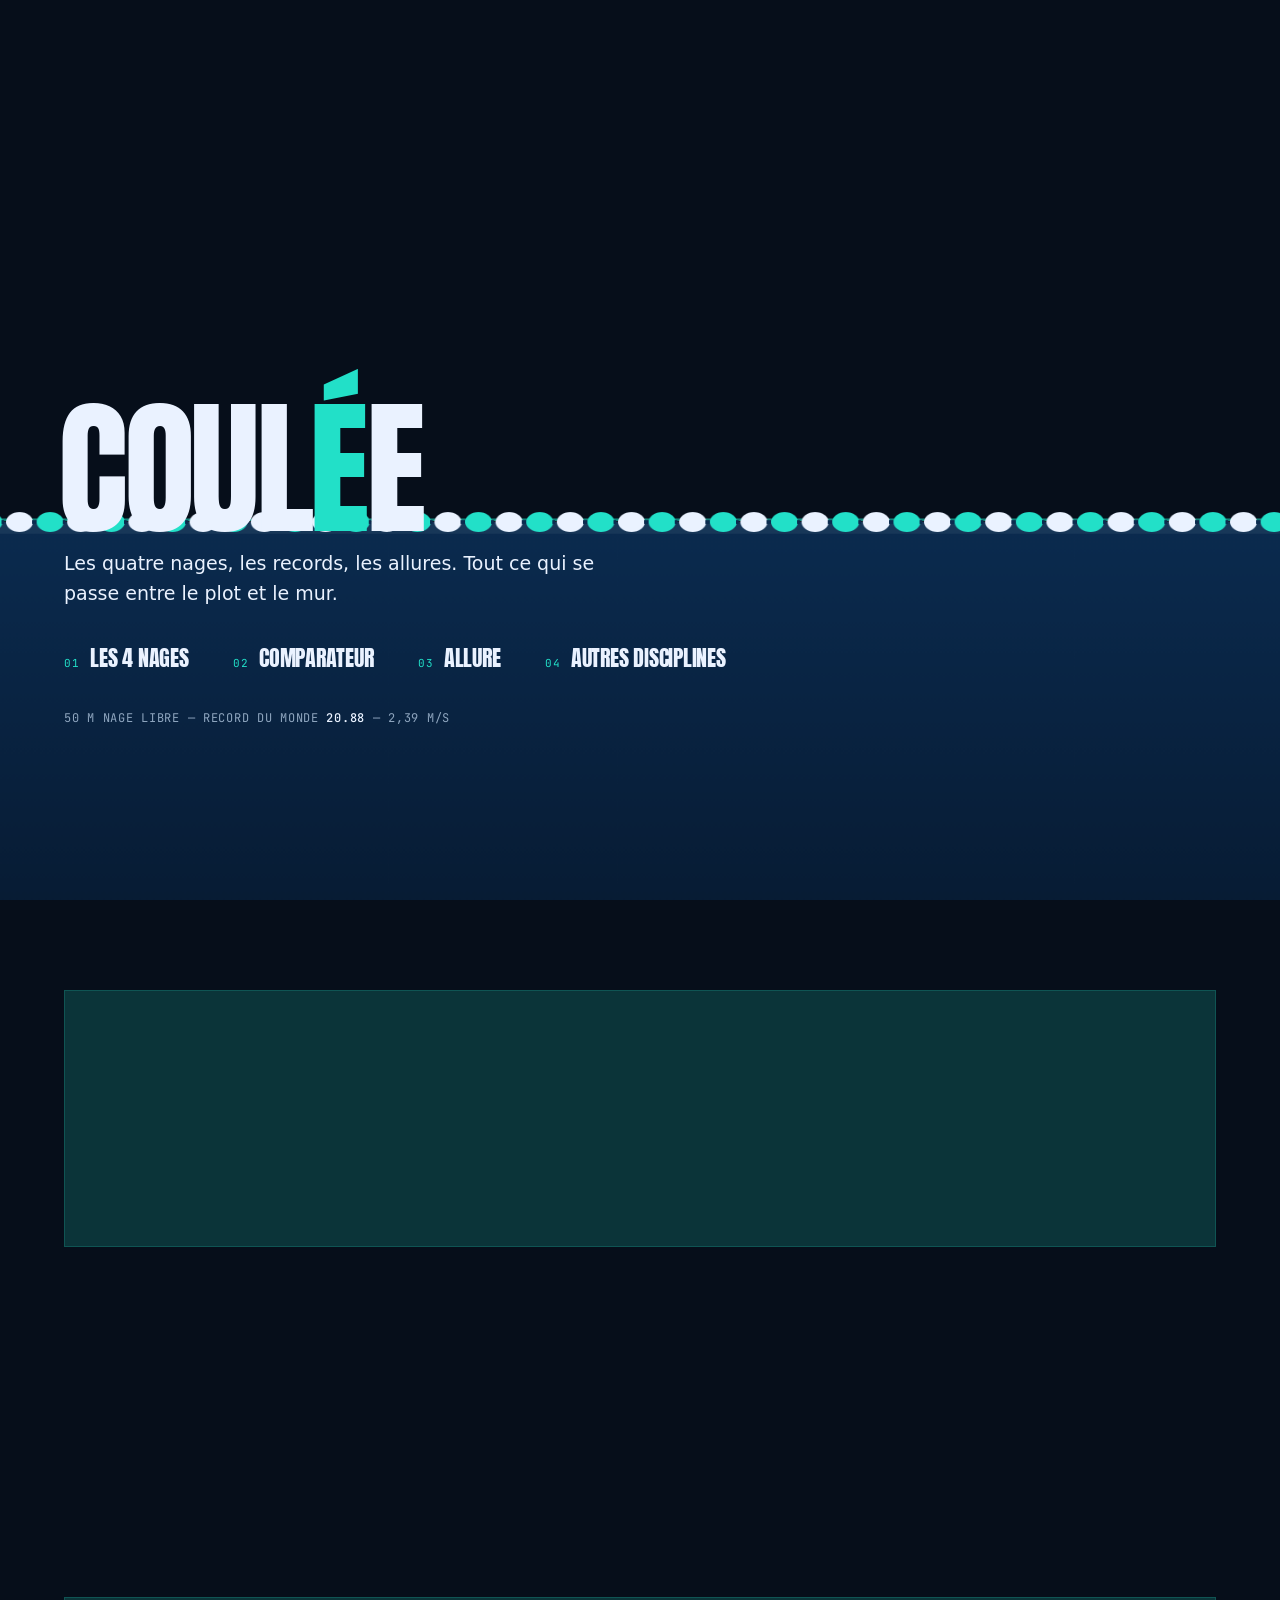
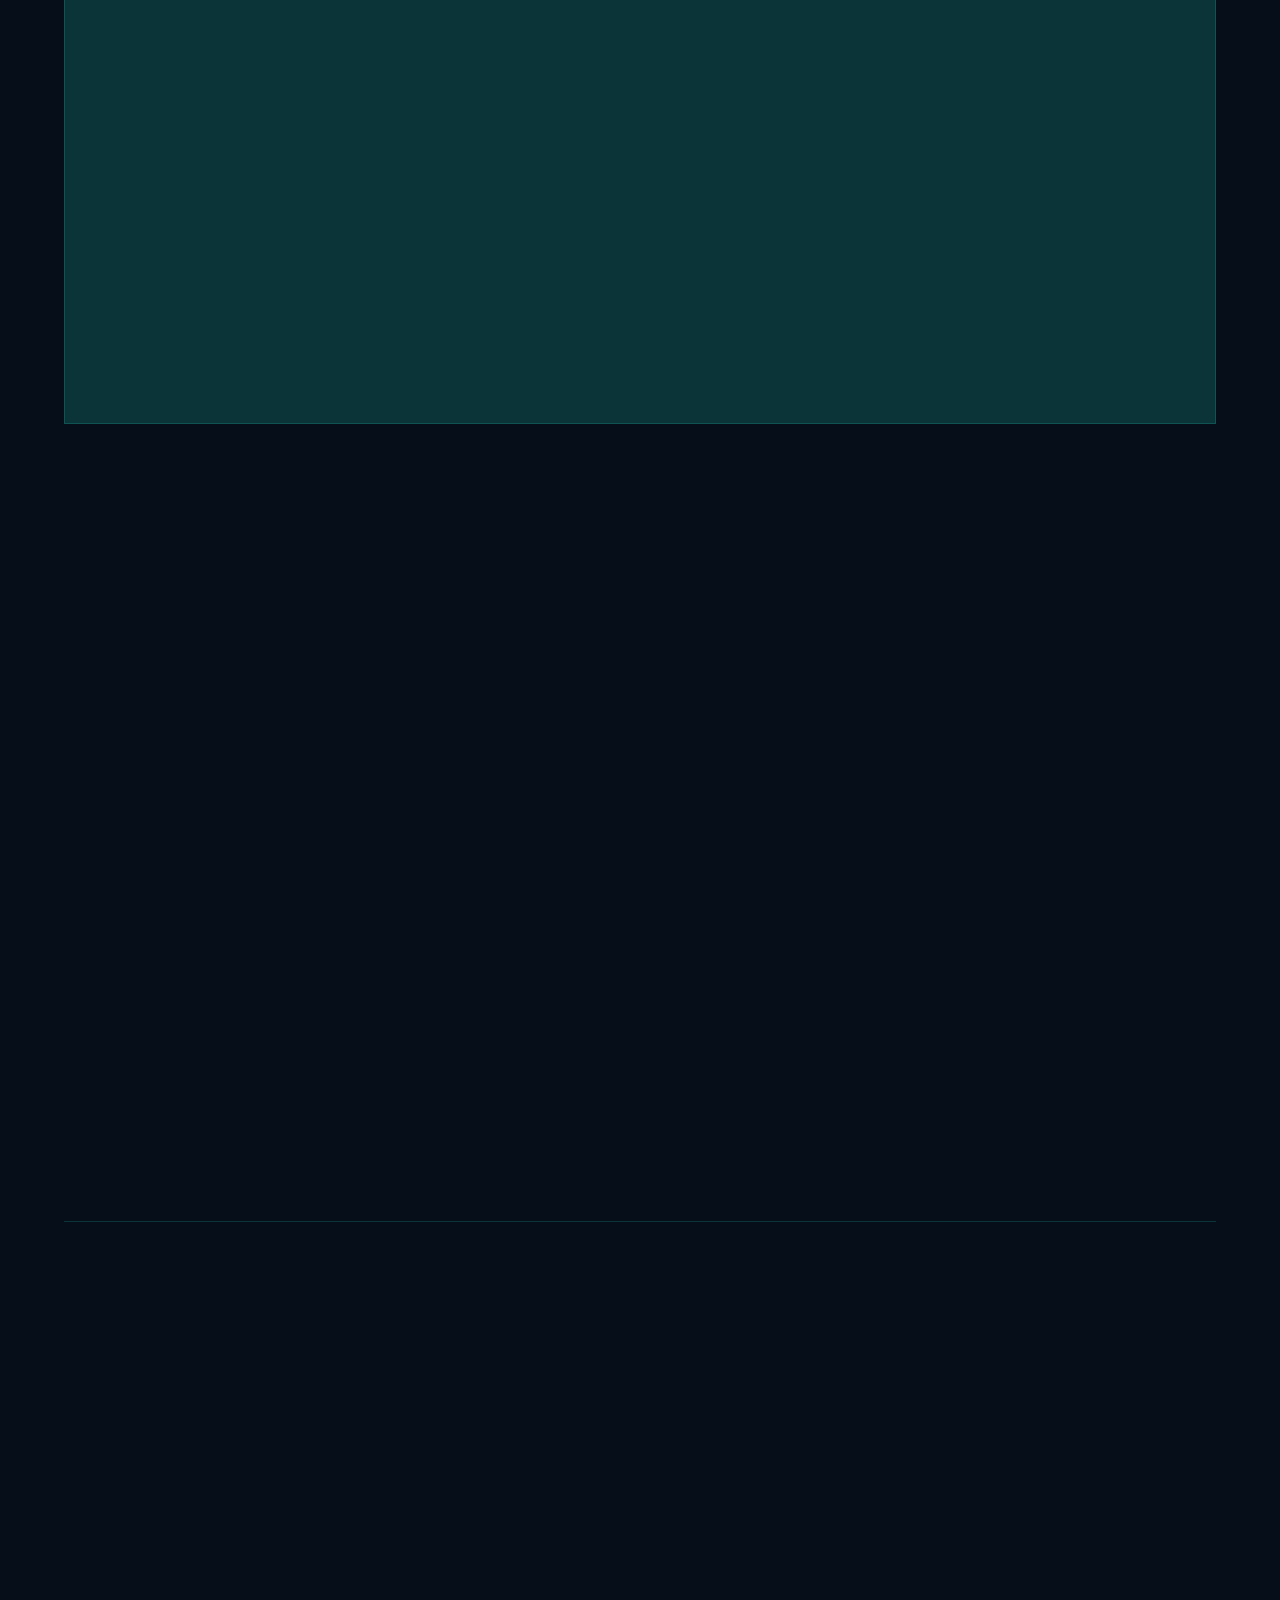
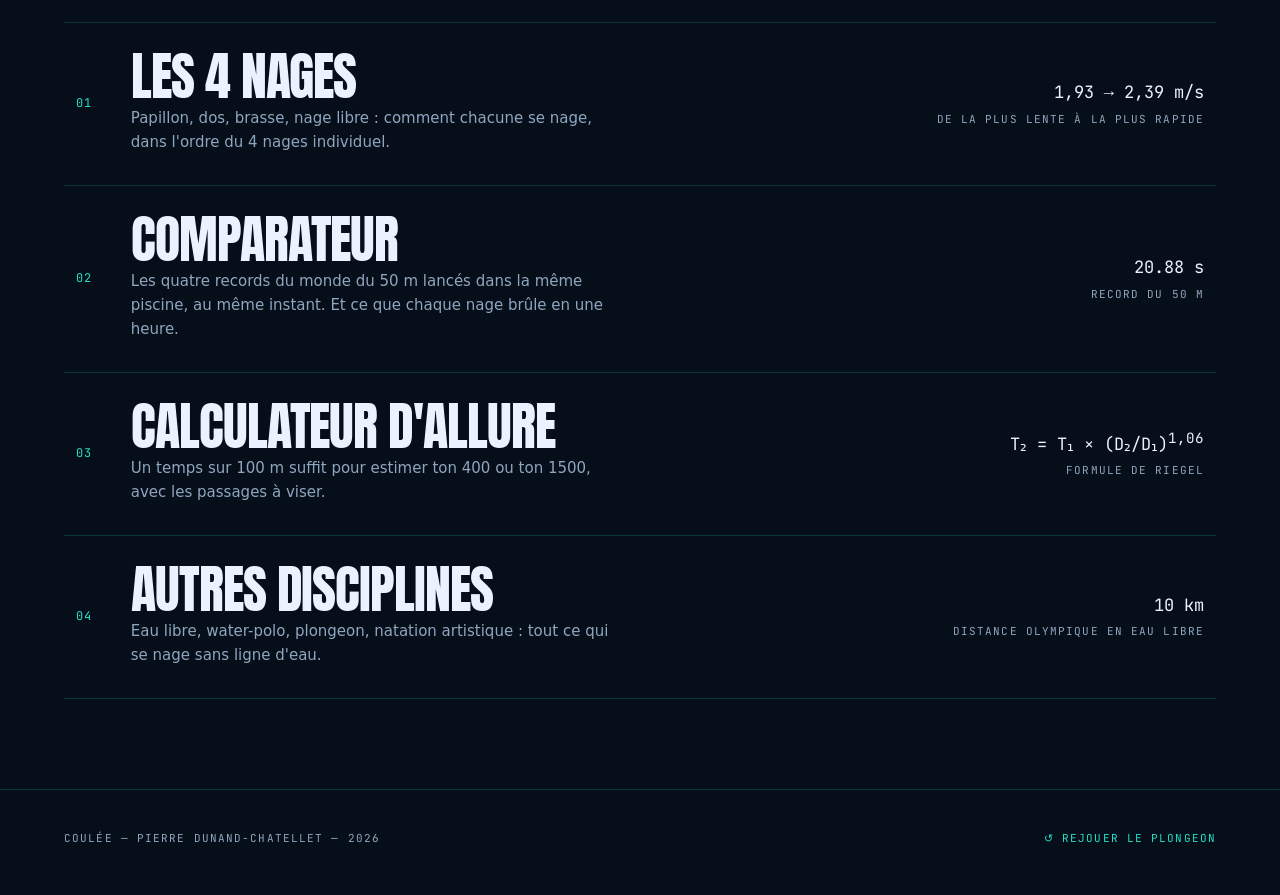
==== index.html @ 32831cbe "Version initiale du site Coulée Site vitrine de natation, refonte de Lanatation.fr, avec animation d" ====
<!DOCTYPE html>
<html lang="fr" class="no-js">
<head>
<meta charset="utf-8">
<meta name="viewport" content="width=device-width, initial-scale=1, viewport-fit=cover">
<title>Coulée — la natation, du plot au mur</title>
<meta name="description" content="Les quatre nages, les records du monde du 50 m en course, un calculateur d'allure et les autres disciplines de la natation.">
<meta name="theme-color" content="#060E1A">
<link rel="icon" href="favicon.svg" type="image/svg+xml">
<script>document.documentElement.className = 'js force-motion';</script>
<link rel="stylesheet" href="fonts/fonts.css">
<link rel="stylesheet" href="css/coulee.css?v=20260916-3">
</head>
<body>

<a class="skip" href="#contenu">Aller au contenu</a>

<!-- barre fixe : apparaît une fois le plongeon joué et le hero quitté -->
<header class="mini" id="mini">
  <a class="mark" href="index.html" aria-current="page">Coul<i>é</i>e</a>
  <nav aria-label="Pages du site">
    <a href="nages.html">Les 4 nages</a>
    <a href="comparateur.html">Comparateur</a>
    <a href="allure.html">Allure</a>
    <a href="disciplines.html">Disciplines</a>
  </nav>
</header>

<!-- ============================================================
     LA SCÈNE — plongeon piloté par le scroll
     (extraite telle quelle de la maquette validée)
     ============================================================ -->
<section class="scene" id="scene">
  <div class="stage" id="stage">

    <!-- LE MONDE : c'est ce groupe que la caméra déplace -->
    <div class="world" id="world">
      <svg class="scene-svg" width="2700" height="1800" viewBox="-200 -400 2700 1800" preserveAspectRatio="none" aria-hidden="true" focusable="false">
        <defs>
          <linearGradient id="depth" gradientUnits="userSpaceOnUse" x1="0" y1="540" x2="0" y2="1400">
            <stop offset="0" stop-color="#0B2B4F"/>
            <stop offset=".55" stop-color="#071A31"/>
            <stop offset="1" stop-color="#060E1A"/>
          </linearGradient>
          <!-- corde de couloir : flotteurs alternés blanc / cyan.
               y="527" cale le motif sur le haut du rail : sans ça, le rail
               montre le bas d'une rangée et le haut de la suivante. -->
          <pattern id="floats" x="0" y="527" width="68" height="26" patternUnits="userSpaceOnUse">
            <ellipse cx="17" cy="13" rx="15" ry="11" fill="#EAF2FF"/>
            <ellipse cx="51" cy="13" rx="15" ry="11" fill="#22E0C8"/>
            <rect x="31" y="11" width="5" height="4" fill="#0B2B4F"/>
            <rect x="65" y="11" width="6" height="4" fill="#0B2B4F"/>
          </pattern>
        </defs>

        <!-- eau : elle s'arrête au mur (x=1900), pas au bord du viewBox -->
        <rect x="-200" y="540" width="2100" height="860" fill="url(#depth)"/>
        <!-- marquage de fond de bassin -->
        <rect x="-200" y="1120" width="2100" height="46" fill="#04101D" opacity=".85"/>
        <rect x="-200" y="1166" width="2100" height="3" fill="#22E0C8" opacity=".12"/>
        <!-- surface -->
        <rect x="-200" y="536" width="2100" height="3" fill="#22E0C8" opacity=".55"/>
        <rect x="-200" y="539" width="2100" height="14" fill="#EAF2FF" opacity=".06"/>

        <!-- corde de couloir, à la surface -->
        <rect x="-200" y="527" width="2100" height="26" fill="url(#floats)"/>

        <!-- écume : 7 chevrons, seule l'opacité est animée -->
        <g id="splash" fill="none" stroke="#EAF2FF" stroke-width="7" stroke-linecap="round" stroke-linejoin="round">
          <path class="ch" d="M -18,0 L 0,-16 L 18,0" transform="translate(1070,478) scale(1.15)"/>
          <path class="ch" d="M -18,0 L 0,-16 L 18,0" transform="translate(1030,505) rotate(-12) scale(.9)"/>
          <path class="ch" d="M -18,0 L 0,-16 L 18,0" transform="translate(1114,500) rotate(10)"/>
          <path class="ch" d="M -18,0 L 0,-16 L 18,0" transform="translate(995,528) rotate(-22) scale(.7)"/>
          <path class="ch" d="M -18,0 L 0,-16 L 18,0" transform="translate(1152,522) rotate(18) scale(.75)"/>
          <path class="ch" d="M -18,0 L 0,-16 L 18,0" transform="translate(958,512) rotate(-30) scale(.5)"/>
          <path class="ch" d="M -18,0 L 0,-16 L 18,0" transform="translate(1192,508) rotate(26) scale(.55)"/>
        </g>

        <!-- bord du bassin + mur : dessinés APRÈS l'eau, ils la bornent à droite -->
        <rect x="1900" y="480" width="600" height="920" fill="#0A1626"/>
        <rect x="1900" y="480" width="600" height="7" fill="#EAF2FF" opacity=".14"/>
        <rect x="1896" y="487" width="4" height="913" fill="#22E0C8" opacity=".28"/>
        <!-- carrelage discret du mur, sous l'eau -->
        <rect x="1904" y="700" width="596" height="2" fill="#EAF2FF" opacity=".05"/>
        <rect x="1904" y="920" width="596" height="2" fill="#EAF2FF" opacity=".05"/>

        <!-- plot de départ n°4 -->
        <g>
          <rect x="2000" y="330" width="86" height="150" fill="#12233A"/>
          <rect x="2000" y="330" width="3" height="150" fill="#22E0C8" opacity=".35"/>
          <polygon points="2094,352 2124,344 2124,300 2098,308" fill="#1B3350"/>
          <polygon points="1962,356 2124,320 2124,348 1962,384" fill="#DCE7F5"/>
          <polygon points="1962,356 2124,320 2124,326 1962,362" fill="#FFFFFF" opacity=".55"/>
          <text x="2043" y="446" font-family="JetBrains Mono, monospace" font-size="38" fill="#22E0C8" text-anchor="middle">4</text>
        </g>
      </svg>
    </div>

    <!-- LE NAGEUR : piloté indépendamment de la caméra -->
    <div class="swimmer" id="swimmer">
      <svg width="440" height="220" viewBox="-220 -110 440 220" aria-hidden="true" focusable="false">
        <!-- Chaque pose est une CHAÎNE CONNECTÉE : jambes, bras et tronc sont des
             traits épais à bouts ronds qui PARTAGENT leurs articulations, le tronc
             est dessiné par-dessus pour masquer les jonctions, et la tête est un
             disque qui recouvre l'épaule. Rien ne peut flotter — une tête détachée
             au-dessus d'un ovale, ça fait un canard.
             Le nageur est tourné vers la GAUCHE : bras en x négatif, pieds en x positif. -->
        <g fill="none" stroke="#EAF2FF" stroke-linecap="round" stroke-linejoin="round">

          <!-- pose 01 — accroupi sur le plot.
               Posture réelle du départ : hanche haute et en arrière (50,-5),
               genou plié vers l'avant (-10,18), pied à plat (25,62), dos plié
               par-dessus jusqu'à l'épaule (-20,-20), bras qui tombent vers le
               bord du plateau, tête basse devant. Le dos et la cuisse divergent
               de 36 unités pour 33 de demi-épaisseurs : ils restent lisibles
               séparément au lieu de fusionner en une arche. -->
          <g id="pose-a">
            <path d="M 50,-5 L -10,18 L 25,62" stroke-width="28"/>
            <path d="M -20,-20 L -55,40" stroke-width="20"/>
            <path d="M 50,-5 L -20,-20" stroke-width="38"/>
            <circle cx="-48" cy="-2" r="19" fill="#22E0C8" stroke="none"/>
          </g>

          <!-- pose 02 — extension, le corps s'ouvre -->
          <g id="pose-b" opacity="0">
            <path d="M 60,-18 L 125,12 L 160,30" stroke-width="32"/>
            <path d="M -30,-34 L -115,-52" stroke-width="26"/>
            <path d="M 60,-18 L -30,-34" stroke-width="48"/>
            <circle cx="-62" cy="-60" r="24" fill="#22E0C8" stroke="none"/>
          </g>

          <!-- pose 03 — flèche / coulée -->
          <g id="pose-c" opacity="0">
            <path d="M 65,8 L 130,14 L 180,8" stroke-width="32"/>
            <path d="M -35,-8 L -185,-30" stroke-width="28"/>
            <path d="M 65,8 L -35,-8" stroke-width="54"/>
            <circle cx="-65" cy="-32" r="24" fill="#22E0C8" stroke="none"/>
          </g>

        </g>
      </svg>
    </div>

    <!-- LE TEXTE, posé sur la ligne d'eau -->
    <div class="hero-copy" id="heroCopy">
      <div class="copy-rail">
        <h1 class="title reveal" style="--i:0">Coul<span class="dot">é</span>e</h1>
        <div class="below">
          <p class="lede reveal" style="--i:1">
            Les quatre nages, les records, les allures. Tout ce qui se passe
            entre le plot et le mur.
          </p>
          <nav class="hero-nav" aria-label="Rubriques">
            <a class="reveal" style="--i:2" href="nages.html"><span class="n">01</span><span class="t">Les 4 nages</span></a>
            <a class="reveal" style="--i:3" href="comparateur.html"><span class="n">02</span><span class="t">Comparateur</span></a>
            <a class="reveal" style="--i:4" href="allure.html"><span class="n">03</span><span class="t">Allure</span></a>
            <a class="reveal" style="--i:5" href="disciplines.html"><span class="n">04</span><span class="t">Autres disciplines</span></a>
          </nav>
          <p class="hero-data reveal mono" style="--i:6">
            50 m nage libre — record du monde <b data-rec="H.crawl" data-sep=".">20.88</b> — <span data-rec="H.crawl" data-champ="v">2,39</span> m/s
          </p>
        </div>
      </div>
    </div>

    <p class="cue mono" id="cue">↓ Défile</p>
  </div>
</section>

<main id="contenu">

  <!-- ============================================================
       CHIFFRES CLÉS
       ============================================================ -->
  <section class="section" aria-label="Chiffres clés">
    <div class="figures">
      <div class="reveal" style="--i:0">
        <span class="big">50<small>m</small></span>
        <p>La longueur d'un bassin olympique, mesurée d'une plaque de touche à l'autre : 50,000 m.</p>
      </div>
      <div class="rec reveal" style="--i:1">
        <span class="big"><span data-rec="H.crawl">20,88</span><small>s</small></span>
        <p>Le record du monde du 50 m nage libre, par <span data-rec="H.crawl" data-champ="qui">Cameron McEvoy</span> (<span data-rec="H.crawl" data-champ="legende">Australie, 2026</span>).</p>
      </div>
      <div class="reveal" style="--i:2">
        <span class="big">15<small>m</small></span>
        <p>La distance maximale qu'on a le droit de nager sous l'eau après le départ et chaque virage. La brasse a sa propre règle.</p>
      </div>
      <div class="live reveal" style="--i:3">
        <span class="big"><span id="live-m">0</span><small>m</small></span>
        <p>Nagés par le recordman du 50 m depuis que tu es arrivé sur cette page, à sa vitesse moyenne de <span data-rec="H.crawl" data-champ="v">2,39</span> m/s.</p>
      </div>
    </div>
  </section>

  <!-- ============================================================
       ANATOMIE D'UN 50 M
       ============================================================ -->
  <section class="section" aria-labelledby="t-anatomie">
    <div class="section-head">
      <span class="label reveal" style="--i:0">01</span>
      <h2 id="t-anatomie" class="reveal" style="--i:1">Anatomie d'un 50 m</h2>
      <span class="label reveal" style="--i:2">Une longueur, six repères</span>
    </div>

    <div class="lane50 reveal" style="--i:0" aria-hidden="true">
      <div class="lane50-water"><div class="lane50-bottom"></div></div>
      <div class="mark50 is-start" style="left:0"><span>0</span></div>
      <div class="mark50" style="left:10%"><span>5</span></div>
      <div class="mark50" style="left:30%"><span>15</span></div>
      <div class="mark50" style="left:50%"><span>25</span></div>
      <div class="mark50" style="left:90%"><span>45</span></div>
      <div class="mark50 is-end" style="right:0"><span>50</span></div>
    </div>

    <ol class="phases">
      <li class="reveal" style="--i:0">
        <span class="at">0 m</span>
        <h3>Le plot</h3>
        <p>« Take your marks », puis le signal. Partir avant, c'est la disqualification : il n'y a pas de deuxième chance.</p>
      </li>
      <li class="reveal" style="--i:1">
        <span class="at">5 m</span>
        <h3>Les fanions</h3>
        <p>Tendus à 1,80 m au-dessus de l'eau. En dos, on ne voit pas le mur : on compte ses mouvements à partir d'eux.</p>
      </li>
      <li class="reveal" style="--i:2">
        <span class="at">15 m</span>
        <h3>Fin de la coulée</h3>
        <p>Sauf en brasse, qui a sa propre règle, la tête doit avoir percé la surface avant ce repère. Sous l'eau, on échappe à la vague qui freine en surface.</p>
      </li>
      <li class="reveal" style="--i:0">
        <span class="at">25 m</span>
        <h3>Mi-bassin</h3>
        <p>À la vitesse moyenne du record, le recordman y passe après <span id="half-t">10,4</span> s. Sur un 50 m, il n'y a pas de virage.</p>
      </li>
      <li class="reveal" style="--i:1">
        <span class="at">45 m</span>
        <h3>Flotteurs rouges</h3>
        <p>Les 5 derniers mètres de chaque corde sont rouges : c'est le signal que le mur arrive.</p>
      </li>
      <li class="reveal" style="--i:2">
        <span class="at">50 m</span>
        <h3>La plaque</h3>
        <p>Le chrono s'arrête au contact de la plaque de touche, au centième de seconde. Deux nageurs peuvent finir ex æquo.</p>
      </li>
    </ol>
  </section>

  <!-- ============================================================
       LE BASSIN
       ============================================================ -->
  <section class="section" aria-labelledby="t-bassin">
    <div class="section-head">
      <span class="label reveal" style="--i:0">02</span>
      <h2 id="t-bassin" class="reveal" style="--i:1">Le bassin olympique</h2>
      <span class="label reveal" style="--i:2">Règlement World Aquatics</span>
    </div>
    <div class="pool">
      <figure class="reveal" style="--i:0">
        <svg viewBox="-40 -46 580 344" role="img" aria-labelledby="pool-title">
          <title id="pool-title">Plan d'un bassin olympique vu du dessus : 50 mètres sur 25, dix couloirs numérotés de 0 à 9, cordes aux 5 derniers mètres rouges, lignes de fond arrêtées à 2 mètres du mur par un T, fanions de dos à 5 mètres et repères à 15 mètres.</title>
          <defs><linearGradient id="pool-water" x1="0" y1="0" x2="0" y2="1"><stop offset="0" stop-color="#0B2B4F"/><stop offset="1" stop-color="#071A31"/></linearGradient></defs>
          <rect x="-8" y="-8" width="516" height="266" fill="none" stroke="rgba(34,224,200,.35)" stroke-width="1"/>
          <rect x="0" y="0" width="500" height="250" fill="url(#pool-water)"/>
          <g stroke="#04101D" stroke-width="2.5">
            <line x1="20" y1="12.5" x2="480" y2="12.5"/><line x1="20" y1="7.5" x2="20" y2="17.5"/><line x1="480" y1="7.5" x2="480" y2="17.5"/>
            <line x1="20" y1="37.5" x2="480" y2="37.5"/><line x1="20" y1="32.5" x2="20" y2="42.5"/><line x1="480" y1="32.5" x2="480" y2="42.5"/>
            <line x1="20" y1="62.5" x2="480" y2="62.5"/><line x1="20" y1="57.5" x2="20" y2="67.5"/><line x1="480" y1="57.5" x2="480" y2="67.5"/>
            <line x1="20" y1="87.5" x2="480" y2="87.5"/><line x1="20" y1="82.5" x2="20" y2="92.5"/><line x1="480" y1="82.5" x2="480" y2="92.5"/>
            <line x1="20" y1="112.5" x2="480" y2="112.5"/><line x1="20" y1="107.5" x2="20" y2="117.5"/><line x1="480" y1="107.5" x2="480" y2="117.5"/>
            <line x1="20" y1="137.5" x2="480" y2="137.5"/><line x1="20" y1="132.5" x2="20" y2="142.5"/><line x1="480" y1="132.5" x2="480" y2="142.5"/>
            <line x1="20" y1="162.5" x2="480" y2="162.5"/><line x1="20" y1="157.5" x2="20" y2="167.5"/><line x1="480" y1="157.5" x2="480" y2="167.5"/>
            <line x1="20" y1="187.5" x2="480" y2="187.5"/><line x1="20" y1="182.5" x2="20" y2="192.5"/><line x1="480" y1="182.5" x2="480" y2="192.5"/>
            <line x1="20" y1="212.5" x2="480" y2="212.5"/><line x1="20" y1="207.5" x2="20" y2="217.5"/><line x1="480" y1="207.5" x2="480" y2="217.5"/>
            <line x1="20" y1="237.5" x2="480" y2="237.5"/><line x1="20" y1="232.5" x2="20" y2="242.5"/><line x1="480" y1="232.5" x2="480" y2="242.5"/>
          </g>
          <g stroke-width="3" stroke-dasharray="2 3">
            <line x1="50" y1="25" x2="450" y2="25" stroke="#EAF2FF" opacity=".75"/><line x1="0" y1="25" x2="50" y2="25" stroke="#FF5A3C"/><line x1="450" y1="25" x2="500" y2="25" stroke="#FF5A3C"/>
            <line x1="50" y1="50" x2="450" y2="50" stroke="#EAF2FF" opacity=".75"/><line x1="0" y1="50" x2="50" y2="50" stroke="#FF5A3C"/><line x1="450" y1="50" x2="500" y2="50" stroke="#FF5A3C"/>
            <line x1="50" y1="75" x2="450" y2="75" stroke="#EAF2FF" opacity=".75"/><line x1="0" y1="75" x2="50" y2="75" stroke="#FF5A3C"/><line x1="450" y1="75" x2="500" y2="75" stroke="#FF5A3C"/>
            <line x1="50" y1="100" x2="450" y2="100" stroke="#EAF2FF" opacity=".75"/><line x1="0" y1="100" x2="50" y2="100" stroke="#FF5A3C"/><line x1="450" y1="100" x2="500" y2="100" stroke="#FF5A3C"/>
            <line x1="50" y1="125" x2="450" y2="125" stroke="#EAF2FF" opacity=".75"/><line x1="0" y1="125" x2="50" y2="125" stroke="#FF5A3C"/><line x1="450" y1="125" x2="500" y2="125" stroke="#FF5A3C"/>
            <line x1="50" y1="150" x2="450" y2="150" stroke="#EAF2FF" opacity=".75"/><line x1="0" y1="150" x2="50" y2="150" stroke="#FF5A3C"/><line x1="450" y1="150" x2="500" y2="150" stroke="#FF5A3C"/>
            <line x1="50" y1="175" x2="450" y2="175" stroke="#EAF2FF" opacity=".75"/><line x1="0" y1="175" x2="50" y2="175" stroke="#FF5A3C"/><line x1="450" y1="175" x2="500" y2="175" stroke="#FF5A3C"/>
            <line x1="50" y1="200" x2="450" y2="200" stroke="#EAF2FF" opacity=".75"/><line x1="0" y1="200" x2="50" y2="200" stroke="#FF5A3C"/><line x1="450" y1="200" x2="500" y2="200" stroke="#FF5A3C"/>
            <line x1="50" y1="225" x2="450" y2="225" stroke="#EAF2FF" opacity=".75"/><line x1="0" y1="225" x2="50" y2="225" stroke="#FF5A3C"/><line x1="450" y1="225" x2="500" y2="225" stroke="#FF5A3C"/>
          </g>
          <g stroke="#22E0C8" stroke-width="1" stroke-dasharray="4 4" opacity=".7">
            <line x1="50" y1="-8" x2="50" y2="258"/><line x1="450" y1="-8" x2="450" y2="258"/>
          </g>
          <g fill="#22E0C8">
            <path d="M 146,-8 l 4,-7 l 4,7 z"/><path d="M 346,-8 l 4,-7 l 4,7 z"/><path d="M 146,258 l 4,7 l 4,-7 z"/><path d="M 346,258 l 4,7 l 4,-7 z"/>
          </g>
          <g font-family="Anton, Impact, sans-serif" font-size="14" fill="#EAF2FF">
            <text x="5" y="18">0</text>
            <text x="5" y="43">1</text>
            <text x="5" y="68">2</text>
            <text x="5" y="93">3</text>
            <text x="5" y="118">4</text>
            <text x="5" y="143">5</text>
            <text x="5" y="168">6</text>
            <text x="5" y="193">7</text>
            <text x="5" y="218">8</text>
            <text x="5" y="243">9</text>
          </g>
          <g stroke="#8FA6BF" stroke-width="1">
            <line x1="0" y1="-30" x2="500" y2="-30"/><line x1="0" y1="-36" x2="0" y2="-24"/><line x1="500" y1="-36" x2="500" y2="-24"/>
            <line x1="-26" y1="0" x2="-26" y2="250"/><line x1="-32" y1="0" x2="-20" y2="0"/><line x1="-32" y1="250" x2="-20" y2="250"/>
          </g>
          <g font-family="JetBrains Mono, Consolas, monospace" font-size="11" fill="#8FA6BF">
            <rect x="228" y="-38" width="44" height="16" fill="#060E1A"/><text x="250" y="-26" text-anchor="middle">50 m</text>
            <text x="-30" y="125" text-anchor="middle" transform="rotate(-90 -30 125)" style="paint-order:stroke;stroke:#060E1A;stroke-width:6px">25 m</text>
            <text x="50" y="284" text-anchor="middle" fill="#22E0C8">5 m</text><text x="150" y="284" text-anchor="middle" fill="#22E0C8">15 m</text>
            <text x="350" y="284" text-anchor="middle" fill="#22E0C8">15 m</text><text x="450" y="284" text-anchor="middle" fill="#22E0C8">5 m</text>
          </g>
        </svg>
        <figcaption class="label">Vu du dessus, à l'échelle : 50 × 25 m</figcaption>
      </figure>
      <dl class="facts reveal" style="--i:1">
        <div><dt>Dimensions</dt><dd>50 × 25 m</dd></div>
        <div><dt>Couloirs</dt><dd>10 × 2,5 m</dd></div>
        <div><dt>Profondeur</dt><dd>2,5 m minimum</dd></div>
        <div><dt>Eau</dt><dd>25 à 28 °C</dd></div>
        <div><dt>Lignes de fond</dt><dd>Arrêtées à 2 m du mur par un T</dd></div>
        <div><dt>Cordes</dt><dd>Rouges sur les 5 derniers mètres</dd></div>
      </dl>
    </div>
  </section>

  <!-- ============================================================
       POURQUOI NAGER
       ============================================================ -->
  <section class="section" aria-labelledby="t-pourquoi">
    <div class="section-head">
      <span class="label reveal" style="--i:0">03</span>
      <h2 id="t-pourquoi" class="reveal" style="--i:1">Pourquoi nager</h2>
    </div>
    <div class="duo">
      <div class="reveal" style="--i:0">
        <h3>Pour le corps</h3>
        <p>Bras, jambes, dos et abdominaux travaillent en même temps. L'eau porte le poids du corps : on se muscle en profondeur sans choc pour les articulations. Pratiquée régulièrement, la natation améliore la capacité respiratoire et la circulation sanguine.</p>
      </div>
      <div class="reveal" style="--i:1">
        <h3>Pour la tête</h3>
        <p>Une longueur, c'est un mouvement répété et une respiration imposée par le rythme des bras. C'est ce qui aide à décrocher du stress et à mieux dormir. Et chaque seconde gagnée sur un 100 m se mesure, ce qui rend la progression concrète.</p>
      </div>
    </div>
  </section>

  <!-- ============================================================
       SOMMAIRE
       ============================================================ -->
  <section class="section" aria-labelledby="t-sommaire">
    <div class="section-head">
      <span class="label reveal" style="--i:0">04</span>
      <h2 id="t-sommaire" class="reveal" style="--i:1">Dans le bassin</h2>
    </div>
    <nav class="strokes" aria-labelledby="t-sommaire">
      <a class="stroke reveal" style="--i:0" href="nages.html">
        <span class="n">01</span>
        <span>
          <span class="name">Les 4 nages</span>
          <span class="desc">Papillon, dos, brasse, nage libre : comment chacune se nage, dans l'ordre du 4 nages individuel.</span>
        </span>
        <span class="v"><span data-rec="H.brasse" data-champ="v">1,93</span> → <span data-rec="H.crawl" data-champ="v">2,39</span> m/s<small>de la plus lente à la plus rapide</small></span>
      </a>
      <a class="stroke reveal" style="--i:1" href="comparateur.html">
        <span class="n">02</span>
        <span>
          <span class="name">Comparateur</span>
          <span class="desc">Les quatre records du monde du 50 m lancés dans la même piscine, au même instant. Et ce que chaque nage brûle en une heure.</span>
        </span>
        <span class="v"><span data-rec="H.crawl" data-sep=".">20.88</span> s<small>record du 50 m</small></span>
      </a>
      <a class="stroke reveal" style="--i:2" href="allure.html">
        <span class="n">03</span>
        <span>
          <span class="name">Calculateur d'allure</span>
          <span class="desc">Un temps sur 100 m suffit pour estimer ton 400 ou ton 1500, avec les passages à viser.</span>
        </span>
        <span class="v">T₂ = T₁ × (D₂/D₁)<sup>1,06</sup><small>formule de Riegel</small></span>
      </a>
      <a class="stroke reveal" style="--i:3" href="disciplines.html">
        <span class="n">04</span>
        <span>
          <span class="name">Autres disciplines</span>
          <span class="desc">Eau libre, water-polo, plongeon, natation artistique : tout ce qui se nage sans ligne d'eau.</span>
        </span>
        <span class="v">10 km<small>distance olympique en eau libre</small></span>
      </a>
    </nav>
  </section>

</main>

<footer>
  <span>Coulée — Pierre Dunand-Chatellet — <span class="mono">2026</span></span>
  <button class="link-btn end" type="button" id="replay">↺ Rejouer le plongeon</button>
</footer>

<script src="js/donnees.js?v=20260916-3"></script>
<script src="js/site.js?v=20260916-3"></script>
<script src="js/intro.js?v=20260916-3"></script>
<script src="js/accueil.js?v=20260916-3"></script>
</body>
</html>
---- fonts/fonts.css ----
/* Polices hébergées sur ce serveur (licence SIL Open Font License),
   pour ne pas transmettre l'adresse IP des visiteurs à Google. */

/* latin-ext */
@font-face {
  font-family: 'Anton';
  font-style: normal;
  font-weight: 400;
  font-display: swap;
  src: url(Anton-normal-400-latin-ext.woff2) format('woff2');
  unicode-range: U+0100-02BA, U+02BD-02C5, U+02C7-02CC, U+02CE-02D7, U+02DD-02FF, U+0304, U+0308, U+0329, U+1D00-1DBF, U+1E00-1E9F, U+1EF2-1EFF, U+2020, U+20A0-20AB, U+20AD-20C0, U+2113, U+2C60-2C7F, U+A720-A7FF;
}
/* latin */
@font-face {
  font-family: 'Anton';
  font-style: normal;
  font-weight: 400;
  font-display: swap;
  src: url(Anton-normal-400-latin.woff2) format('woff2');
  unicode-range: U+0000-00FF, U+0131, U+0152-0153, U+02BB-02BC, U+02C6, U+02DA, U+02DC, U+0304, U+0308, U+0329, U+2000-206F, U+20AC, U+2122, U+2191, U+2193, U+2212, U+2215, U+FEFF, U+FFFD;
}
/* latin-ext */
@font-face {
  font-family: 'Inter';
  font-style: normal;
  font-weight: 400;
  font-display: swap;
  src: url(Inter-normal-400-latin-ext.woff2) format('woff2');
  unicode-range: U+0100-02BA, U+02BD-02C5, U+02C7-02CC, U+02CE-02D7, U+02DD-02FF, U+0304, U+0308, U+0329, U+1D00-1DBF, U+1E00-1E9F, U+1EF2-1EFF, U+2020, U+20A0-20AB, U+20AD-20C0, U+2113, U+2C60-2C7F, U+A720-A7FF;
}
/* latin */
@font-face {
  font-family: 'Inter';
  font-style: normal;
  font-weight: 400;
  font-display: swap;
  src: url(Inter-normal-400-latin.woff2) format('woff2');
  unicode-range: U+0000-00FF, U+0131, U+0152-0153, U+02BB-02BC, U+02C6, U+02DA, U+02DC, U+0304, U+0308, U+0329, U+2000-206F, U+20AC, U+2122, U+2191, U+2193, U+2212, U+2215, U+FEFF, U+FFFD;
}
/* latin-ext */
@font-face {
  font-family: 'Inter';
  font-style: normal;
  font-weight: 500;
  font-display: swap;
  src: url(Inter-normal-400-latin-ext.woff2) format('woff2');
  unicode-range: U+0100-02BA, U+02BD-02C5, U+02C7-02CC, U+02CE-02D7, U+02DD-02FF, U+0304, U+0308, U+0329, U+1D00-1DBF, U+1E00-1E9F, U+1EF2-1EFF, U+2020, U+20A0-20AB, U+20AD-20C0, U+2113, U+2C60-2C7F, U+A720-A7FF;
}
/* latin */
@font-face {
  font-family: 'Inter';
  font-style: normal;
  font-weight: 500;
  font-display: swap;
  src: url(Inter-normal-400-latin.woff2) format('woff2');
  unicode-range: U+0000-00FF, U+0131, U+0152-0153, U+02BB-02BC, U+02C6, U+02DA, U+02DC, U+0304, U+0308, U+0329, U+2000-206F, U+20AC, U+2122, U+2191, U+2193, U+2212, U+2215, U+FEFF, U+FFFD;
}
/* latin-ext */
@font-face {
  font-family: 'Inter';
  font-style: normal;
  font-weight: 600;
  font-display: swap;
  src: url(Inter-normal-400-latin-ext.woff2) format('woff2');
  unicode-range: U+0100-02BA, U+02BD-02C5, U+02C7-02CC, U+02CE-02D7, U+02DD-02FF, U+0304, U+0308, U+0329, U+1D00-1DBF, U+1E00-1E9F, U+1EF2-1EFF, U+2020, U+20A0-20AB, U+20AD-20C0, U+2113, U+2C60-2C7F, U+A720-A7FF;
}
/* latin */
@font-face {
  font-family: 'Inter';
  font-style: normal;
  font-weight: 600;
  font-display: swap;
  src: url(Inter-normal-400-latin.woff2) format('woff2');
  unicode-range: U+0000-00FF, U+0131, U+0152-0153, U+02BB-02BC, U+02C6, U+02DA, U+02DC, U+0304, U+0308, U+0329, U+2000-206F, U+20AC, U+2122, U+2191, U+2193, U+2212, U+2215, U+FEFF, U+FFFD;
}
/* latin-ext */
@font-face {
  font-family: 'JetBrains Mono';
  font-style: normal;
  font-weight: 400;
  font-display: swap;
  src: url(JetBrainsMono-normal-400-latin-ext.woff2) format('woff2');
  unicode-range: U+0100-02BA, U+02BD-02C5, U+02C7-02CC, U+02CE-02D7, U+02DD-02FF, U+0304, U+0308, U+0329, U+1D00-1DBF, U+1E00-1E9F, U+1EF2-1EFF, U+2020, U+20A0-20AB, U+20AD-20C0, U+2113, U+2C60-2C7F, U+A720-A7FF;
}
/* latin */
@font-face {
  font-family: 'JetBrains Mono';
  font-style: normal;
  font-weight: 400;
  font-display: swap;
  src: url(JetBrainsMono-normal-400-latin.woff2) format('woff2');
  unicode-range: U+0000-00FF, U+0131, U+0152-0153, U+02BB-02BC, U+02C6, U+02DA, U+02DC, U+0304, U+0308, U+0329, U+2000-206F, U+20AC, U+2122, U+2191, U+2193, U+2212, U+2215, U+FEFF, U+FFFD;
}
/* latin-ext */
@font-face {
  font-family: 'JetBrains Mono';
  font-style: normal;
  font-weight: 500;
  font-display: swap;
  src: url(JetBrainsMono-normal-400-latin-ext.woff2) format('woff2');
  unicode-range: U+0100-02BA, U+02BD-02C5, U+02C7-02CC, U+02CE-02D7, U+02DD-02FF, U+0304, U+0308, U+0329, U+1D00-1DBF, U+1E00-1E9F, U+1EF2-1EFF, U+2020, U+20A0-20AB, U+20AD-20C0, U+2113, U+2C60-2C7F, U+A720-A7FF;
}
/* latin */
@font-face {
  font-family: 'JetBrains Mono';
  font-style: normal;
  font-weight: 500;
  font-display: swap;
  src: url(JetBrainsMono-normal-400-latin.woff2) format('woff2');
  unicode-range: U+0000-00FF, U+0131, U+0152-0153, U+02BB-02BC, U+02C6, U+02DA, U+02DC, U+0304, U+0308, U+0329, U+2000-206F, U+20AC, U+2122, U+2191, U+2193, U+2212, U+2215, U+FEFF, U+FFFD;
}
---- css/coulee.css ----
/* ============================================================
   COULÉE — feuille commune
   Identité « immersif nuit » : bleu nuit, cyan des flotteurs, orange
   réservé aux records. Angles droits, filets fins, chiffres en mono.
   ============================================================ */
:root{
  --night:#060E1A;
  --water-1:#0B2B4F;
  --water-2:#071A31;
  --ink:#EAF2FF;
  --muted:#8FA6BF;
  --cyan:#22E0C8;
  --orange:#FF5A3C;
  --hair:rgba(34,224,200,.18);
  --hair-soft:rgba(234,242,255,.10);

  --f-display:"Anton","Arial Narrow",Impact,sans-serif;
  --f-body:"Inter",system-ui,-apple-system,"Segoe UI",sans-serif;
  --f-mono:"JetBrains Mono",ui-monospace,Consolas,monospace;

  --ease-out:cubic-bezier(.23,1,.32,1);
  --dur-text:260ms;
  --gutter:clamp(20px,5vw,72px);
  --wrap:1320px;
  /* hauteur de la barre fixe : imposée (min-height) et non plus devinée, pour que
     le haut des pages ne passe jamais dessous */
  --bar-h:64px;
  --bar:calc(var(--bar-h) + env(safe-area-inset-top,0px));
  /* repli en vh : dans une variable, une unité inconnue (svh avant 2022) ne
     retombe pas sur la déclaration précédente, elle rend height invalide → la
     scène mesurait 0 et le plongeon ne se jouait jamais */
  --track:400vh;

  /* corde de couloir : les mêmes flotteurs que dans l'animation */
  --floats:url("data:image/svg+xml,%3Csvg xmlns='http://www.w3.org/2000/svg' width='68' height='26'%3E%3Cellipse cx='17' cy='13' rx='15' ry='11' fill='%23EAF2FF'/%3E%3Cellipse cx='51' cy='13' rx='15' ry='11' fill='%2322E0C8'/%3E%3C/svg%3E");
}
@supports (height:100svh){ :root{--track:400svh} }
*{box-sizing:border-box}
/* L'attribut hidden doit gagner contre tout display posé par une classe :
   sans ça, .btn{display:inline-flex} affichait le bouton « Lire l'animation » en permanence. */
[hidden]{display:none !important}
html{
  background:var(--night);
  color-scheme:dark;
  -webkit-text-size-adjust:100%;
  scroll-padding-top:calc(var(--bar) + 16px);
}
@media (prefers-reduced-motion: no-preference){ html{scroll-behavior:smooth} }
body{
  margin:0;
  background:var(--night);
  color:var(--ink);
  font-family:var(--f-body);
  font-size:1rem;
  line-height:1.6;
  overflow-x:hidden;
}
h1,h2,h3{font-family:var(--f-display);font-weight:400;text-transform:uppercase;line-height:.84;letter-spacing:-.02em;margin:0}
p{margin:0}
a{color:inherit}
:focus-visible{outline:2px solid var(--cyan);outline-offset:4px}
.mono{font-family:var(--f-mono);font-variant-numeric:tabular-nums}
.label{
  font-family:var(--f-mono);font-size:.6875rem;letter-spacing:.14em;
  text-transform:uppercase;color:var(--cyan);
}
.muted{color:var(--muted)}

.skip{
  position:absolute;left:var(--gutter);top:-100px;z-index:50;
  background:var(--cyan);color:var(--night);
  font-family:var(--f-mono);font-size:.75rem;text-transform:uppercase;letter-spacing:.1em;
  padding:12px 16px;text-decoration:none;
}
.skip:focus{top:calc(8px + env(safe-area-inset-top,0px))}

.rope{height:13px;background:var(--floats) 0 0/34px 13px repeat-x}

/* ---------- révélations (une seule fois, jamais rejouées) ---------- */
.js .reveal{
  opacity:0;transform:translateY(12px);
  transition:opacity var(--dur-text) var(--ease-out),transform var(--dur-text) var(--ease-out);
  transition-delay:calc(var(--i,0) * 60ms);
}
.js .is-in .reveal,.js .reveal.is-in{opacity:1;transform:none}

/* ============================================================
   BARRE DE NAVIGATION
   Pages intérieures : toujours visible (.is-on dans le HTML).
   Accueil : apparaît une fois le plongeon joué et le hero quitté.
   ============================================================ */
.mini{
  position:fixed;top:0;left:0;right:0;z-index:20;
  display:flex;align-items:center;gap:16px;
  min-height:var(--bar);
  padding:0 var(--gutter);
  padding-top:env(safe-area-inset-top,0px);
  background:rgba(6,14,26,.82);
  backdrop-filter:blur(8px);
  -webkit-backdrop-filter:blur(8px);
  border-bottom:1px solid var(--hair);
  opacity:0;transform:translateY(-100%);pointer-events:none;
  transition:opacity 200ms var(--ease-out),transform 240ms var(--ease-out);
}
/* au clavier, une barre invisible ne doit pas recevoir le focus en aveugle */
.mini.is-on,.mini:focus-within{opacity:1;transform:none;pointer-events:auto}
.mini .mark{font-family:var(--f-display);font-size:1.125rem;text-transform:uppercase;letter-spacing:.02em;text-decoration:none;white-space:nowrap}
.mini .mark i{color:var(--cyan);font-style:normal}
.mini nav{margin-left:auto;display:flex;gap:2px;overflow-x:auto;scrollbar-width:none}
.mini nav::-webkit-scrollbar{display:none}
.mini nav a{
  font-family:var(--f-mono);font-size:.6875rem;letter-spacing:.1em;text-transform:uppercase;
  text-decoration:none;color:var(--muted);padding:8px 10px;white-space:nowrap;
  border-bottom:1px solid transparent;
  transition:color 160ms var(--ease-out),border-color 160ms var(--ease-out);
}
.mini nav a[aria-current="page"]{color:var(--ink);border-bottom-color:var(--cyan)}
/* overflow-x:auto sur le nav coupe aussi ce qui dépasse en hauteur : le contour
   de focus (décalé de 4 px) était rogné. On le rentre dans le lien. */
.mini nav a:focus-visible{outline-offset:-2px}
@media (hover:hover) and (pointer:fine){ .mini nav a:hover{color:var(--ink)} }

/* ============================================================
   LA SCÈNE (accueil uniquement)
   ============================================================ */
.scene{position:relative;height:400vh;height:var(--track)}
/* Séquence jouée : la piste de scroll disparaît, le hero devient un hero normal
   et le haut de page est l'image finale. On ne peut plus rejouer le plongeon. */
.scene.is-done{height:100vh;height:100svh}
.stage{
  position:sticky;top:0;
  height:100vh;height:100svh;
  overflow:hidden;
  background:var(--night);
  isolation:isolate;
}
.world,.swimmer{position:absolute;left:0;top:0;transform-origin:0 0;will-change:transform}
.scene.is-settled .world,.scene.is-settled .swimmer{will-change:auto}
.scene-svg{position:absolute;left:-200px;top:-400px;display:block}
.swimmer svg{position:absolute;left:-220px;top:-110px;display:block;overflow:visible}

.cue{
  position:absolute;left:50%;bottom:calc(24px + env(safe-area-inset-bottom,0px));
  transform:translateX(-50%);
  font-family:var(--f-mono);font-size:.6875rem;letter-spacing:.24em;
  text-transform:uppercase;color:var(--muted);
  transition:opacity 220ms var(--ease-out);
}
.cue.is-off{opacity:0}

.hero-copy{position:absolute;inset:0;pointer-events:none}
/* Tant que le texte n'est pas révélé, ses LIENS sont invisibles : ils ne doivent
   ni se cliquer au milieu du plongeon, ni recevoir le focus clavier. Seulement
   les liens : visibility:hidden sur tout le bloc retirait aussi le h1 et le
   paragraphe de l'arbre d'accessibilité — la page n'avait plus de titre pour un
   lecteur d'écran. Eux restent en simple opacity:0 (.reveal). */
.js .hero-copy:not(.is-in) .hero-nav{visibility:hidden}
.copy-rail{
  position:absolute;top:58%;left:var(--gutter);right:var(--gutter);
  max-width:1180px;
}
.title{
  /* bottom:100% = le bas du titre sur le HAUT du rail, c'est-à-dire sur la ligne d'eau */
  position:absolute;bottom:100%;left:-.04em;margin:0 0 -.03em;
  font-size:clamp(3.25rem,11.5vw,11rem);
  line-height:.78;letter-spacing:-.03em;
}
.title .dot{color:var(--cyan)}
.below{padding-top:26px;display:flex;flex-direction:column;gap:22px}
.lede{font-size:clamp(1rem,1.5vw,1.1875rem);max-width:46ch;color:var(--ink);pointer-events:auto}
.hero-nav{display:flex;flex-wrap:wrap;pointer-events:auto}
.hero-nav a{
  display:flex;align-items:baseline;gap:10px;
  padding:10px 22px 10px 0;margin-right:22px;
  text-decoration:none;
  border-bottom:1px solid transparent;
}
.hero-nav .n{font-family:var(--f-mono);font-size:.6875rem;color:var(--cyan);letter-spacing:.1em}
.hero-nav .t{font-family:var(--f-display);font-size:clamp(1.0625rem,1.7vw,1.5rem);text-transform:uppercase;letter-spacing:-.01em}
@media (hover:hover) and (pointer:fine){
  .hero-nav a{transition:border-color 160ms var(--ease-out)}
  .hero-nav a:hover{border-bottom-color:var(--cyan)}
}
.hero-data{font-family:var(--f-mono);font-size:.75rem;letter-spacing:.06em;color:var(--muted);text-transform:uppercase}
.hero-data b{color:var(--ink);font-weight:500}

/* ============================================================
   MISE EN PAGE DES PAGES
   ============================================================ */
.page{padding-top:var(--bar)}
.page-head{padding:clamp(56px,11vh,128px) var(--gutter) clamp(36px,6vh,64px);max-width:var(--wrap);margin-inline:auto}
.page-head h1{font-size:clamp(3.5rem,13vw,10rem);line-height:.8;letter-spacing:-.03em;margin:20px 0 28px}
.page-head h1 .dot{color:var(--cyan)}
.page-head .intro{font-size:clamp(1rem,1.5vw,1.1875rem);max-width:58ch;color:var(--muted)}

.section{padding:clamp(56px,10vh,128px) var(--gutter);max-width:var(--wrap);margin-inline:auto}
.section + .section{padding-top:0}
.section-head{display:flex;align-items:baseline;gap:20px;flex-wrap:wrap;margin-bottom:clamp(28px,5vh,56px)}
.section-head h2{font-size:clamp(2rem,5.2vw,4.25rem)}
.section-head .label:last-child:not(:first-child){margin-left:auto}

/* ---------- boutons ---------- */
.btn{
  display:inline-flex;align-items:center;gap:10px;
  font-family:var(--f-mono);font-size:.75rem;letter-spacing:.1em;text-transform:uppercase;
  color:var(--night);background:var(--cyan);border:0;border-radius:0;
  padding:13px 20px;cursor:pointer;text-decoration:none;
  transition:transform 160ms var(--ease-out),background-color 160ms var(--ease-out);
}
.btn:active{transform:scale(.97)}
@media (hover:hover) and (pointer:fine){ .btn:hover{background-color:#5CEBD8} }
.link-btn{
  font:inherit;color:var(--cyan);background:none;border:0;padding:0;cursor:pointer;
  text-transform:inherit;letter-spacing:inherit;
}

/* ---------- liste de lignes (accueil, index des pages) ---------- */
.strokes{border-top:1px solid var(--hair)}
.stroke{
  display:grid;grid-template-columns:auto 1fr auto;align-items:center;
  gap:clamp(16px,3vw,40px);
  padding:clamp(20px,3.4vh,34px) 12px;
  border-bottom:1px solid var(--hair);
  text-decoration:none;
}
.stroke .n{font-family:var(--f-mono);font-size:.75rem;color:var(--cyan);letter-spacing:.1em}
.stroke .name{font-family:var(--f-display);font-size:clamp(1.75rem,4.6vw,3.25rem);text-transform:uppercase;line-height:.9;letter-spacing:-.02em;display:block}
.stroke .desc{color:var(--muted);font-size:.9375rem;max-width:52ch;margin-top:6px;display:block}
.stroke .v{font-family:var(--f-mono);font-size:clamp(.8125rem,1.6vw,1.0625rem);color:var(--ink);white-space:nowrap;text-align:right}
/* white-space:normal : hérité de .v, le nowrap faisait déborder la légende sous ~350 px */
.stroke .v small{display:block;white-space:normal;color:var(--muted);font-size:.6875rem;letter-spacing:.1em;text-transform:uppercase;margin-top:4px}
@media (hover:hover) and (pointer:fine){
  .stroke{transition:background-color 160ms var(--ease-out)}
  .stroke .name{transition:transform 200ms var(--ease-out)}
  a.stroke:hover{background-color:rgba(34,224,200,.05)}
  a.stroke:hover .name{transform:translateX(8px)}
}

/* ---------- accueil : chiffres clés ---------- */
.figures{display:grid;grid-template-columns:repeat(4,minmax(0,1fr));gap:1px;background:var(--hair);border:1px solid var(--hair)}
.figures > div{background:var(--night);padding:clamp(22px,4vh,36px) clamp(18px,2.4vw,30px);display:flex;flex-direction:column;gap:12px}
.figures .big{font-family:var(--f-display);font-size:clamp(2.75rem,5.4vw,4.75rem);line-height:.85;letter-spacing:-.01em;font-variant-numeric:tabular-nums;white-space:nowrap}
.figures .big small{font-size:.45em;letter-spacing:0;margin-left:.15em;color:var(--muted)}
.figures .rec .big{color:var(--orange)}
.figures .live .big{color:var(--cyan)}
/* 70 % de la taille normale ; en rem et pas en em : em se rapporterait au parent (16 px) */
.figures .big.is-long{font-size:clamp(1.75rem,3.8vw,3.3rem)}
.figures p{font-size:.875rem;color:var(--muted);max-width:30ch}

/* ---------- accueil : anatomie d'un 50 m ---------- */
/* marge basse fixe : les étiquettes des repères descendent à 34 px sous l'eau */
.lane50{position:relative;margin:clamp(36px,6vh,56px) 0 56px}
.lane50-water{
  position:relative;height:clamp(64px,10vh,96px);
  background:linear-gradient(180deg,var(--water-1),var(--water-2));
  border:1px solid var(--hair);
}
/* corde : flotteurs normaux, rouges sur les 5 premiers et 5 derniers mètres (10 % de 50 m) */
.lane50-water::before{
  content:"";position:absolute;left:0;right:0;top:-7px;height:13px;
  background:var(--floats) 0 0/34px 13px repeat-x;
}
.lane50-water::after{
  content:"";position:absolute;top:-7px;height:13px;left:0;right:0;
  background:
    linear-gradient(90deg,var(--orange) 0 10%,transparent 10% 90%,var(--orange) 90%);
  -webkit-mask:var(--floats) 0 0/34px 13px repeat-x;mask:var(--floats) 0 0/34px 13px repeat-x;
}
/* ligne de fond : s'arrête à 2 m de chaque mur (4 %), barre en T */
.lane50-bottom{position:absolute;left:4%;right:4%;top:50%;height:4px;margin-top:-2px;background:#04101D}
.lane50-bottom::before,.lane50-bottom::after{content:"";position:absolute;top:-10px;width:4px;height:24px;background:#04101D}
.lane50-bottom::before{left:0}
.lane50-bottom::after{right:0}
.mark50{position:absolute;top:-18px;bottom:-34px;width:0;border-left:1px dashed var(--cyan)}
.mark50 span{
  position:absolute;bottom:0;left:0;transform:translateX(-50%);
  font-family:var(--f-mono);font-size:.6875rem;color:var(--cyan);white-space:nowrap;
}
.mark50.is-start span{transform:none}
.mark50.is-end{border-left:0;border-right:1px dashed var(--cyan)}
.mark50.is-end span{left:auto;right:0;transform:none}
.phases{list-style:none;margin:0;padding:0;display:grid;grid-template-columns:repeat(3,minmax(0,1fr));gap:1px;background:var(--hair);border:1px solid var(--hair)}
.phases li{background:var(--night);padding:clamp(20px,3.4vh,30px) clamp(18px,2.2vw,28px);display:flex;flex-direction:column;gap:10px}
.phases .at{font-family:var(--f-mono);font-size:.75rem;color:var(--cyan);letter-spacing:.08em}
.phases h3{font-size:clamp(1.5rem,2.6vw,2rem);line-height:.9}
.phases p{font-size:.9375rem;color:var(--muted)}

/* ---------- accueil : le bassin ---------- */
.pool{display:grid;grid-template-columns:minmax(0,7fr) minmax(0,5fr);gap:clamp(28px,5vw,64px);align-items:center}
.pool figure{margin:0}
.pool svg{display:block;width:100%;height:auto}
.pool figcaption{margin-top:12px}
.pool .facts{grid-template-columns:1fr 1fr}

/* ---------- deux colonnes de texte ---------- */
.duo{display:grid;grid-template-columns:repeat(2,minmax(0,1fr));border-top:1px solid var(--hair)}
.duo > div{padding:clamp(28px,5vh,48px) clamp(20px,3vw,40px) 0 0;display:flex;flex-direction:column;gap:16px}
.duo > div + div{padding-left:clamp(20px,3vw,40px);padding-right:0;border-left:1px solid var(--hair)}
.duo h3{font-size:clamp(2rem,4vw,3rem)}
.duo p{max-width:56ch;color:var(--muted)}

/* ---------- les 4 nages ---------- */
.nage{
  display:grid;grid-template-columns:minmax(0,5fr) minmax(0,7fr);
  gap:clamp(24px,5vw,72px);
  padding:clamp(40px,7vh,80px) 0;
  border-top:1px solid var(--hair);
}
.nage-id .num{
  display:block;font-family:var(--f-display);font-size:clamp(5rem,12vw,9.5rem);line-height:.8;
  color:transparent;-webkit-text-stroke:1px var(--cyan);
}
.nage-id h2{font-size:clamp(2.5rem,6vw,4.75rem);margin-top:14px}
.nage-body{display:flex;flex-direction:column;gap:28px}
.nage-body > p{font-size:1.0625rem;max-width:60ch}
.facts{display:grid;grid-template-columns:repeat(auto-fit,minmax(150px,1fr));gap:1px;background:var(--hair);border:1px solid var(--hair);margin:0}
.facts div{background:var(--night);padding:14px 16px}
.facts dt{font-family:var(--f-mono);font-size:.6875rem;letter-spacing:.1em;text-transform:uppercase;color:var(--muted)}
.facts dd{margin:4px 0 0;font-weight:500}
.facts .rec dd{font-family:var(--f-mono);color:var(--orange)}
.rhythm{display:flex;flex-direction:column;gap:10px}
.rhythm svg{width:100%;max-width:440px;height:auto;display:block}
.rh-block{fill:var(--cyan)}
.rh-track{stroke:var(--hair)}
.rh-text{fill:var(--muted);font-family:var(--f-mono);font-size:10px}

/* ---------- comparateur : la course ---------- */
.controls{display:flex;flex-wrap:wrap;gap:18px 28px;align-items:end;margin-bottom:28px}
fieldset{border:0;padding:0;margin:0;min-width:0}
legend{padding:0;margin-bottom:8px}
.seg{position:relative;display:inline-flex;border:1px solid var(--hair)}
.seg input{position:absolute;opacity:0;pointer-events:none}
.seg label{
  font-family:var(--f-mono);font-size:.75rem;letter-spacing:.08em;text-transform:uppercase;
  padding:11px 16px;cursor:pointer;color:var(--muted);
  transition:background-color 160ms var(--ease-out),color 160ms var(--ease-out);
}
.seg input:checked + label{background:var(--cyan);color:var(--night)}
.seg input:focus-visible + label{outline:2px solid var(--cyan);outline-offset:3px}

.race{border:1px solid var(--hair);background:linear-gradient(180deg,var(--water-1),var(--water-2))}
.lane{display:grid;grid-template-columns:150px minmax(0,1fr) 104px;align-items:center;min-height:76px}
.lane-name{padding-inline:16px;display:flex;flex-direction:column;line-height:1.1}
.lane-name small{font-family:var(--f-mono);font-size:.625rem;letter-spacing:.12em;text-transform:uppercase;color:var(--muted)}
.lane-name b{font-family:var(--f-display);font-weight:400;font-size:1.5rem;text-transform:uppercase;margin-top:4px}
.track{position:relative;height:76px}
/* ligne de fond du couloir, et mur d'arrivée */
.track::before{content:"";position:absolute;left:0;right:0;top:50%;height:4px;margin-top:-2px;background:#04101D;opacity:.9}
.track::after{content:"";position:absolute;right:0;top:0;bottom:0;width:2px;background:var(--cyan);opacity:.45}
.race-swimmer{position:absolute;left:0;top:50%;width:72px;height:22px;margin-top:-11px;will-change:transform}
.race-swimmer svg{display:block;width:100%;height:100%;overflow:visible}
.lane-time{
  font-family:var(--f-mono);font-variant-numeric:tabular-nums;text-align:right;
  padding-inline:16px;border-left:1px solid var(--hair);
  align-self:stretch;display:flex;flex-direction:column;justify-content:center;
}
.lane-time .chrono{font-size:1.0625rem}
.lane.done .chrono{color:var(--orange)}
.lane-time .place{font-size:.625rem;letter-spacing:.1em;text-transform:uppercase;color:var(--muted);min-height:1.2em}

.table-wrap{overflow-x:auto;margin-top:clamp(32px,5vh,48px)}
table{border-collapse:collapse;width:100%;min-width:620px}
th,td{text-align:left;padding:14px 16px 14px 0;border-bottom:1px solid var(--hair-soft)}
thead th{font-family:var(--f-mono);font-size:.6875rem;letter-spacing:.12em;text-transform:uppercase;color:var(--muted);font-weight:400;border-bottom-color:var(--hair)}
th.num,td.num{text-align:right;font-family:var(--f-mono);font-variant-numeric:tabular-nums}
td b{font-family:var(--f-display);font-weight:400;text-transform:uppercase;font-size:1.375rem;letter-spacing:.01em}
td.rec{color:var(--orange)}

.energy-head{display:flex;flex-wrap:wrap;gap:20px 40px;align-items:end;justify-content:space-between;margin-bottom:28px}
.energy-head h2{font-size:clamp(2rem,5vw,3.5rem)}
.kcal{display:grid;grid-template-columns:repeat(4,minmax(0,1fr));gap:1px;background:var(--hair);border:1px solid var(--hair)}
.kcal div{background:var(--night);padding:22px}
.kcal .big{display:block;font-family:var(--f-display);font-size:clamp(2.75rem,5vw,4rem);line-height:.9;font-variant-numeric:tabular-nums;margin:12px 0 6px}
.kcal .top .big{color:var(--orange)}
.kcal .unit{font-family:var(--f-mono);font-size:.6875rem;color:var(--muted);letter-spacing:.06em}

.note{margin-top:20px;font-size:.8125rem;color:var(--muted);max-width:72ch}

/* ---------- champs ---------- */
/* l'espacement est porté par le conteneur, pas par le champ : un champ isolé
   (le poids, à côté d'un titre) ne doit pas traîner une marge qui le décale */
.field{display:flex;flex-direction:column;gap:8px}
form > * + *{margin-top:20px}
.field label{font-family:var(--f-mono);font-size:.6875rem;letter-spacing:.12em;text-transform:uppercase;color:var(--muted)}
.field input,.field select{
  font-family:var(--f-mono);font-size:1.0625rem;color:var(--ink);
  background:transparent;border:1px solid var(--hair);border-radius:0;
  padding:13px 14px;width:100%;
  transition:border-color 160ms var(--ease-out);
}
/* 1 px qui change de couleur ne se voit pas : on double le trait au focus */
.field input:focus,.field select:focus{border-color:var(--cyan);box-shadow:0 0 0 1px var(--cyan);outline:none}
.field input[aria-invalid="true"]{border-color:var(--orange)}
.field select{appearance:none;background-image:linear-gradient(45deg,transparent 50%,var(--cyan) 50%),linear-gradient(135deg,var(--cyan) 50%,transparent 50%);background-position:calc(100% - 20px) 22px,calc(100% - 14px) 22px;background-size:6px 6px;background-repeat:no-repeat;padding-right:40px}
.field select option{background:var(--water-2);color:var(--ink)}
.field .hint{font-size:.75rem;color:var(--muted)}
.pair{display:grid;grid-template-columns:1fr 1fr;gap:16px}

/* ---------- allure ---------- */
.pace{display:grid;grid-template-columns:minmax(280px,1fr) minmax(280px,1.1fr);gap:clamp(24px,5vw,64px);align-items:start}
.out{border:1px solid var(--hair);padding:clamp(22px,4vh,34px);background:linear-gradient(180deg,rgba(11,43,79,.55),rgba(7,26,49,.2))}
.out .big{font-family:var(--f-mono);font-weight:500;font-size:clamp(2.75rem,8vw,5rem);line-height:1;letter-spacing:-.04em;color:var(--cyan);margin:12px 0 0;display:block}
.stats{display:flex;flex-wrap:wrap;gap:18px 36px;margin-top:24px;padding-top:20px;border-top:1px solid var(--hair)}
.stats div{display:flex;flex-direction:column;gap:4px}
.stats output{font-family:var(--f-mono);font-size:1.1875rem;font-variant-numeric:tabular-nums}
.splits-head{margin:28px 0 10px}
.splits{display:grid;grid-template-columns:repeat(auto-fill,minmax(112px,1fr));gap:1px;background:var(--hair);border:1px solid var(--hair)}
.splits div{background:var(--night);padding:10px 12px;display:flex;flex-direction:column}
.splits .d{font-family:var(--f-mono);font-size:.6875rem;color:var(--muted)}
.splits .t{font-family:var(--f-mono);font-variant-numeric:tabular-nums}
.splits div:last-child{background:var(--cyan);color:var(--night)}
.splits div:last-child .d{color:var(--night);opacity:.7}
.formula{margin-top:20px;font-family:var(--f-mono);font-size:.6875rem;color:var(--muted);letter-spacing:.04em;line-height:1.7}

/* ---------- autres disciplines ---------- */
.disc{display:grid;grid-template-columns:repeat(2,minmax(0,1fr));border-top:1px solid var(--hair)}
.disc article{padding:clamp(32px,6vh,60px) clamp(20px,3vw,44px) clamp(32px,6vh,60px) 0;border-bottom:1px solid var(--hair);display:flex;flex-direction:column;gap:18px}
.disc article:nth-child(even){padding-left:clamp(20px,3vw,44px);padding-right:0;border-left:1px solid var(--hair)}
.fig{display:flex;align-items:baseline;gap:16px;flex-wrap:wrap}
.fig strong{font-family:var(--f-display);font-weight:400;font-size:clamp(4.5rem,10vw,7.5rem);line-height:.8;color:var(--cyan);font-variant-numeric:tabular-nums}
.fig span{font-family:var(--f-mono);font-size:.6875rem;letter-spacing:.08em;text-transform:uppercase;color:var(--muted);max-width:24ch;line-height:1.6}
.disc h3{font-size:clamp(2rem,4vw,3rem)}
.disc p{max-width:56ch}
.disc .calc{font-family:var(--f-mono);font-size:.75rem;color:var(--muted)}

/* ---------- utilitaires ---------- */
/* lu par les lecteurs d'écran, invisible à l'écran */
.visually-hidden{position:absolute !important;width:1px;height:1px;padding:0;margin:-1px;overflow:hidden;clip:rect(0 0 0 0);white-space:nowrap;border:0}

/* ---------- allure : toi contre le record ---------- */
.vs-vitesse{margin-top:0;align-self:center}
.btn:disabled{opacity:.4;cursor:not-allowed}
.vs-texte{margin-top:24px;font-size:clamp(1rem,1.6vw,1.1875rem);max-width:70ch}

/* ---------- allure : ton niveau ---------- */
.niveau{display:grid;grid-template-columns:minmax(0,1fr) minmax(0,1fr);gap:clamp(28px,5vw,64px);align-items:start}
.niveau .big{display:block;font-family:var(--f-display);font-size:clamp(4.5rem,12vw,8rem);line-height:.8;color:var(--cyan);font-variant-numeric:tabular-nums}
.niveau .big + p{margin-top:14px;max-width:44ch}
.echelle{list-style:none;margin:0;padding:0;border-top:1px solid var(--hair)}
.echelle li{display:grid;grid-template-columns:4.5rem minmax(0,1fr) auto;gap:12px;align-items:baseline;padding:10px 12px;border-bottom:1px solid var(--hair-soft)}
.echelle .pts{font-family:var(--f-mono);font-variant-numeric:tabular-nums;color:var(--muted)}
.echelle .lib{font-size:.875rem;color:var(--muted)}
.echelle .tps{font-family:var(--f-mono);font-variant-numeric:tabular-nums}
.echelle li:first-child .tps{color:var(--orange)}
.echelle li.moi{background:var(--cyan);color:var(--night);border-bottom-color:var(--cyan)}
.echelle li.moi .pts,.echelle li.moi .lib{color:var(--night);font-weight:600}

/* ---------- allure : séance ---------- */
.section-head .btn{margin-left:auto;align-self:center}
.intro-seance{font-family:var(--f-mono);font-size:.875rem;color:var(--muted)}
.seance{min-width:560px}
.seance tbody th{font-family:var(--f-display);font-weight:400;text-transform:uppercase;font-size:1.125rem;white-space:nowrap;vertical-align:baseline}
.seance tr.fort th,.seance tr.fort td{color:var(--cyan)}

/* ---------- disciplines : frise ---------- */
.frise-axe{position:relative;height:40px;margin:8px 8px 28px}
.frise-axe::before{content:"";position:absolute;left:0;right:0;top:8px;height:1px;background:var(--hair)}
.frise-axe .dot{position:absolute;top:3px;width:11px;height:11px;margin-left:-5.5px;background:var(--cyan);border-radius:50%}
.frise-axe .an{position:absolute;top:22px;font-family:var(--f-mono);font-size:.6875rem;color:var(--muted)}
.frise-axe .an-debut{left:-8px}
.frise-axe .an-fin{right:-8px}
.frise{list-style:none;margin:0;padding:0;display:grid;grid-template-columns:repeat(4,minmax(0,1fr));gap:1px;background:var(--hair);border:1px solid var(--hair)}
.frise li{background:var(--night);padding:clamp(18px,3vh,28px) clamp(16px,2vw,24px);display:flex;flex-direction:column;gap:6px}
.frise .an{font-family:var(--f-display);font-size:clamp(2.25rem,4vw,3rem);line-height:.9;color:var(--cyan);font-variant-numeric:tabular-nums}
.frise .lieu{font-family:var(--f-mono);font-size:.6875rem;letter-spacing:.1em;text-transform:uppercase;color:var(--muted)}
.frise p{font-size:.9375rem;color:var(--muted);margin-top:6px}
.frise strong{color:var(--ink);font-weight:600}

/* ---------- disciplines : quiz ---------- */
.quiz{display:grid;grid-template-columns:repeat(auto-fit,minmax(min(100%,280px),1fr));gap:1px;background:var(--hair);border:1px solid var(--hair)}
.quiz fieldset{background:var(--night);padding:clamp(18px,3vh,28px) clamp(16px,2vw,24px);display:flex;flex-direction:column;gap:4px}
.quiz legend{float:left;width:100%;margin-bottom:10px;font-family:var(--f-display);text-transform:uppercase;font-size:1.25rem;line-height:1}
.quiz legend .n{font-family:var(--f-mono);font-size:.75rem;color:var(--cyan);margin-right:10px;vertical-align:.2em}
.quiz label{display:flex;gap:10px;align-items:flex-start;padding:8px 0;font-size:.9375rem;color:var(--muted);cursor:pointer}
.quiz input[type="radio"]{accent-color:var(--cyan);width:18px;height:18px;margin:2px 0 0;flex:none}
.quiz label:has(input:checked){color:var(--ink)}
.quiz-fin{grid-column:1/-1;background:var(--night);display:flex;flex-wrap:wrap;gap:16px 28px;align-items:center;padding:20px clamp(16px,2vw,24px)}
.quiz-fin .link-btn{font-family:var(--f-mono);font-size:.75rem;letter-spacing:.1em;text-transform:uppercase}
.quiz-resultat{grid-column:1/-1;background:var(--night)}
.quiz-resultat:empty{display:none}
.quiz-resultat.is-on,.quiz-resultat.is-manque{padding:clamp(22px,4vh,36px) clamp(16px,2vw,24px);display:flex;flex-direction:column;gap:12px}
.quiz-resultat.is-on{border-top:2px solid var(--cyan)}
.quiz-resultat.is-manque{border-top:2px solid var(--orange);color:var(--ink)}
.quiz-nom{font-family:var(--f-display);text-transform:uppercase;font-size:clamp(2.5rem,7vw,4.5rem);line-height:.85;color:var(--cyan)}
.quiz-resultat p{max-width:64ch}
.quiz-resultat a{color:var(--cyan)}

/* ---------- pied de page ---------- */
footer{
  border-top:1px solid var(--hair);
  padding:40px var(--gutter) calc(48px + env(safe-area-inset-bottom,0px));
  display:flex;flex-wrap:wrap;gap:16px 28px;align-items:center;
  font-family:var(--f-mono);font-size:.6875rem;letter-spacing:.1em;text-transform:uppercase;color:var(--muted);
}
footer .end{margin-left:auto;text-decoration:none;color:var(--cyan)}

/* ============================================================
   DÉGRADATIONS
   ============================================================ */
@media (max-width:860px){
  .nage,.pace{grid-template-columns:minmax(0,1fr)}
  .nage-id{display:flex;align-items:flex-end;gap:18px}
  .nage-id .num{font-size:5rem}
  .nage-id h2{margin-top:0}
  .duo,.disc{grid-template-columns:minmax(0,1fr)}
  .duo > div + div,.disc article:nth-child(even){padding-left:0;border-left:0}
  .duo > div + div{margin-top:clamp(28px,5vh,48px);border-top:1px solid var(--hair)}
  .disc article{padding-right:0}
  .kcal{grid-template-columns:repeat(2,minmax(0,1fr))}
  .figures{grid-template-columns:repeat(2,minmax(0,1fr))}
  .niveau{grid-template-columns:minmax(0,1fr)}
  .frise{grid-template-columns:repeat(2,minmax(0,1fr))}
  .phases{grid-template-columns:repeat(2,minmax(0,1fr))}
  .pool{grid-template-columns:minmax(0,1fr)}
}
@media (max-width:640px){
  /* Barre sur deux lignes : le nom, puis les 4 liens sur toute la largeur.
     Sur une ligne, « Disciplines » sortait de l'écran dès 360 px. */
  :root{--track:320vh;--bar-h:92px}
  @supports (height:100svh){ :root{--track:320svh} }
  .mini{flex-wrap:wrap;align-content:center;row-gap:2px}
  /* 39 caractères en mono 11 px : ~7 px chacun avec .04em d'espacement, soit
     ~307 px avec les marges internes, pour 328 px disponibles à 360 px de large */
  .mini nav{margin-left:-4px;width:calc(100% + 8px);justify-content:space-between}
  .mini nav a{padding:8px 4px;letter-spacing:.04em}
  .title{font-size:clamp(3rem,15vw,4.5rem)}
  .below{padding-top:20px;gap:14px}
  /* 2 × 2 au lieu d'une colonne de 4 : la colonne dépassait du bas de l'écran
     sur les petits téléphones (iPhone SE : 4 liens coupés au dernier) */
  .hero-nav{display:grid;grid-template-columns:1fr 1fr;column-gap:16px}
  .hero-nav a{margin-right:0;padding:9px 0;border-bottom:1px solid var(--hair-soft)}
  .hero-data{display:none}
  .stroke{grid-template-columns:auto 1fr;row-gap:10px}
  .stroke .v{grid-column:2;text-align:left}
  .lane{grid-template-columns:92px minmax(0,1fr) 76px}
  .lane-name{padding-inline:10px}
  .lane-name b{font-size:1.0625rem}
  .lane-time{padding-inline:8px}
  .lane-time .chrono{font-size:.875rem}
  .race-swimmer{width:48px;height:15px;margin-top:-7.5px}
  .kcal div{padding:16px}
  .figures .big{font-size:2.5rem}
  .phases{grid-template-columns:minmax(0,1fr)}
  .pool .facts{grid-template-columns:minmax(0,1fr)}
  .mark50 span{font-size:.625rem}
  .frise{grid-template-columns:minmax(0,1fr)}
  .echelle li{grid-template-columns:3.5rem minmax(0,1fr) auto;padding:10px 8px}
}

@media (max-width:374px){
  .mini nav a{font-size:.625rem;letter-spacing:0}
}

/* Écrans bas (téléphone à l'horizontale, petit téléphone) : le texte sous la
   ligne d'eau n'a que ~40 % de la hauteur. On garde le menu, on retire le reste. */
@media (max-height:600px){
  .lede,.hero-data{display:none}
  .below{padding-top:16px}
}

/* Sans JS : on affiche tout, rien n'est caché par défaut. Le monde et le nageur
   ne sont placés que par le script : sans lui, ils s'affichaient en vrac (écume,
   morceau du nageur dans le coin, ligne d'eau décalée du titre). On garde le
   titre sur fond de nuit. Les passages de l'allure n'existent pas non plus. */
.no-js .scene{height:100vh;height:100svh}
.no-js .world,.no-js .swimmer,.no-js .cue{display:none}
.no-js .mini{opacity:1;transform:none;pointer-events:auto}
.no-js .splits-head,.no-js .needs-js{display:none}

/* Impression de la séance : elle seule, en noir sur blanc */
@media print{
  html,body{background:#fff !important;color:#000 !important}
  body *{visibility:hidden}
  #seance,#seance *{visibility:visible}
  #seance{position:absolute;left:0;top:0;width:100%;padding:0}
  #seance *{color:#000 !important;background:transparent !important;opacity:1 !important;transform:none !important}
  #seance th,#seance td{border-bottom:1px solid #999}
  .no-print{display:none !important}
  .seance{min-width:0}
}

/* Pas de règle « prefers-reduced-motion » : choix de Pierre (16/09/2026), le site
   anime pour tout le monde. Chaque page pose la classe force-motion dans son <head>. */
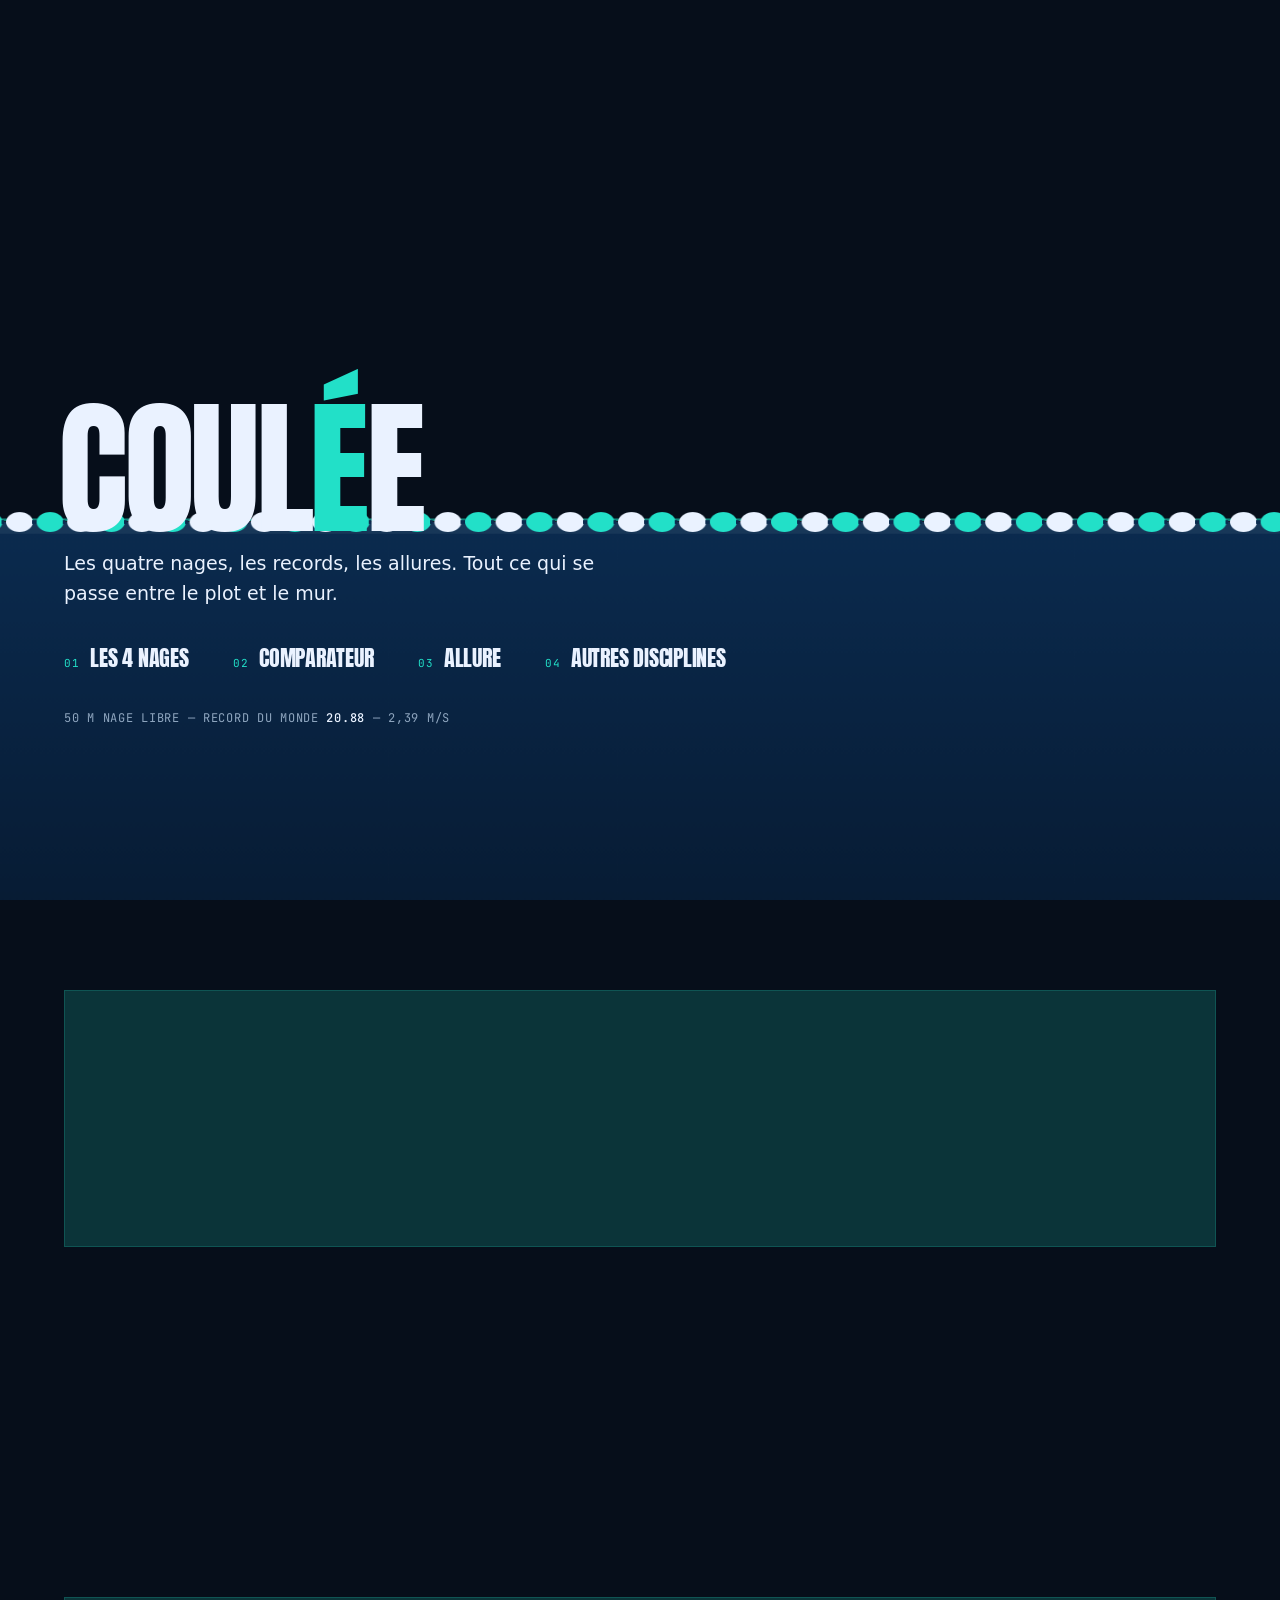
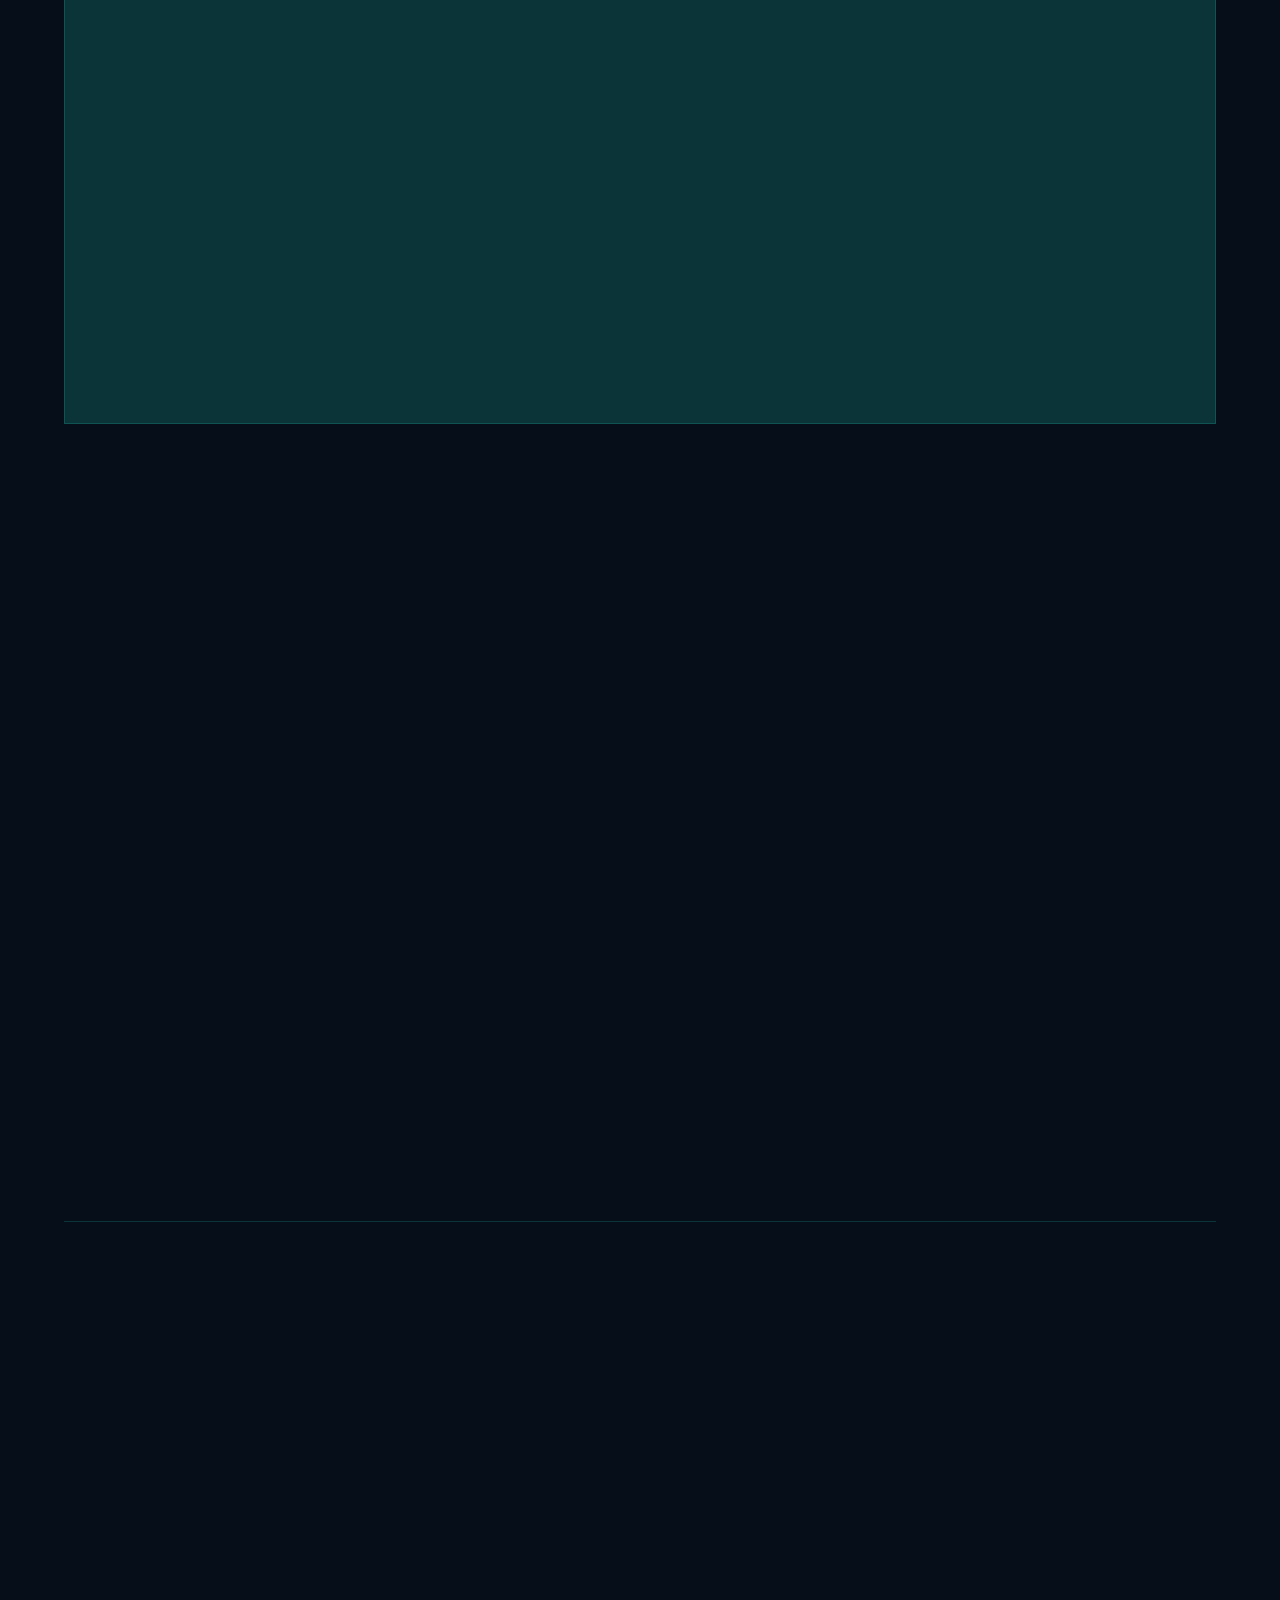
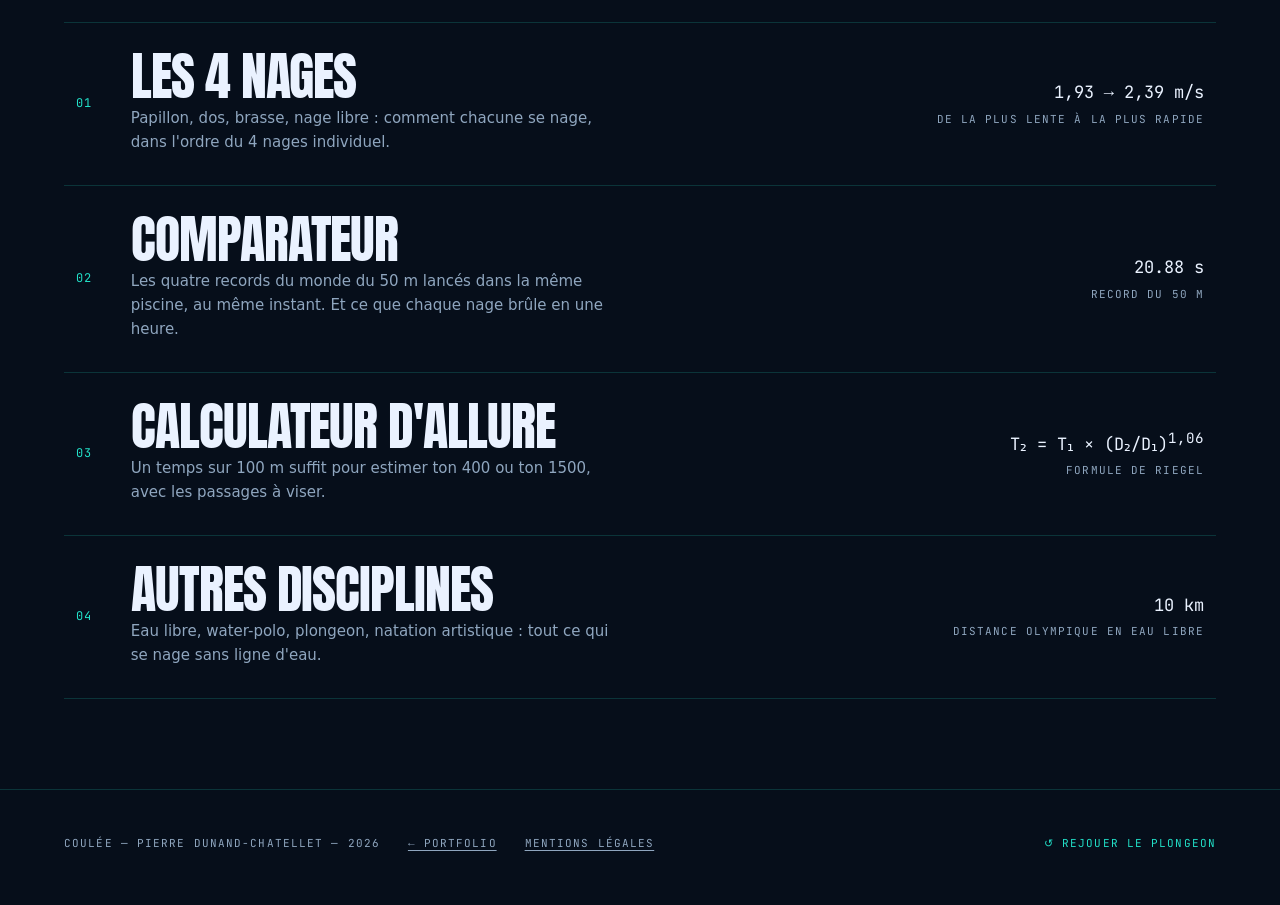
==== commit b174e68e: "Pied de page (retour au portfolio, mentions légales), zones de clic de 24 px, métadonnées de partage" ====
--- a/index.html
+++ b/index.html
@@ -7,9 +7,15 @@
 <meta name="description" content="Les quatre nages, les records du monde du 50 m en course, un calculateur d'allure et les autres disciplines de la natation.">
 <meta name="theme-color" content="#060E1A">
 <link rel="icon" href="favicon.svg" type="image/svg+xml">
+<link rel="canonical" href="https://dunandchatellet.fr/coulee/">
+<meta property="og:type" content="website">
+<meta property="og:title" content="Coulée — la natation, du plot au mur">
+<meta property="og:description" content="Les quatre nages, les records du monde du 50 m en course, un calculateur d'allure et les autres disciplines de la natation.">
+<meta property="og:url" content="https://dunandchatellet.fr/coulee/">
+<meta property="og:image" content="https://dunandchatellet.fr/coulee/apercu.jpg">
 <script>document.documentElement.className = 'js force-motion';</script>
 <link rel="stylesheet" href="fonts/fonts.css">
-<link rel="stylesheet" href="css/coulee.css?v=20260916-3">
+<link rel="stylesheet" href="css/coulee.css?v=20261001-1">
 </head>
 <body>
 
@@ -396,6 +402,8 @@
 
 <footer>
   <span>Coulée — Pierre Dunand-Chatellet — <span class="mono">2026</span></span>
+  <a href="https://dunandchatellet.fr/">← Portfolio</a>
+  <a href="https://dunandchatellet.fr/mentions-legales.html">Mentions légales</a>
   <button class="link-btn end" type="button" id="replay">↺ Rejouer le plongeon</button>
 </footer>
 
--- a/css/coulee.css
+++ b/css/coulee.css
@@ -210,7 +210,7 @@
 .btn:active{transform:scale(.97)}
 @media (hover:hover) and (pointer:fine){ .btn:hover{background-color:#5CEBD8} }
 .link-btn{
-  font:inherit;color:var(--cyan);background:none;border:0;padding:0;cursor:pointer;
+  font:inherit;color:var(--cyan);background:none;border:0;padding:5px 0;cursor:pointer;
   text-transform:inherit;letter-spacing:inherit;
 }
 
@@ -493,6 +493,9 @@
   font-family:var(--f-mono);font-size:.6875rem;letter-spacing:.1em;text-transform:uppercase;color:var(--muted);
 }
 footer .end{margin-left:auto;text-decoration:none;color:var(--cyan)}
+footer a{padding:5px 0}
+footer a:not(.end){color:inherit;text-underline-offset:3px}
+footer a:not(.end):hover{color:var(--cyan)}
 
 /* ============================================================
    DÉGRADATIONS
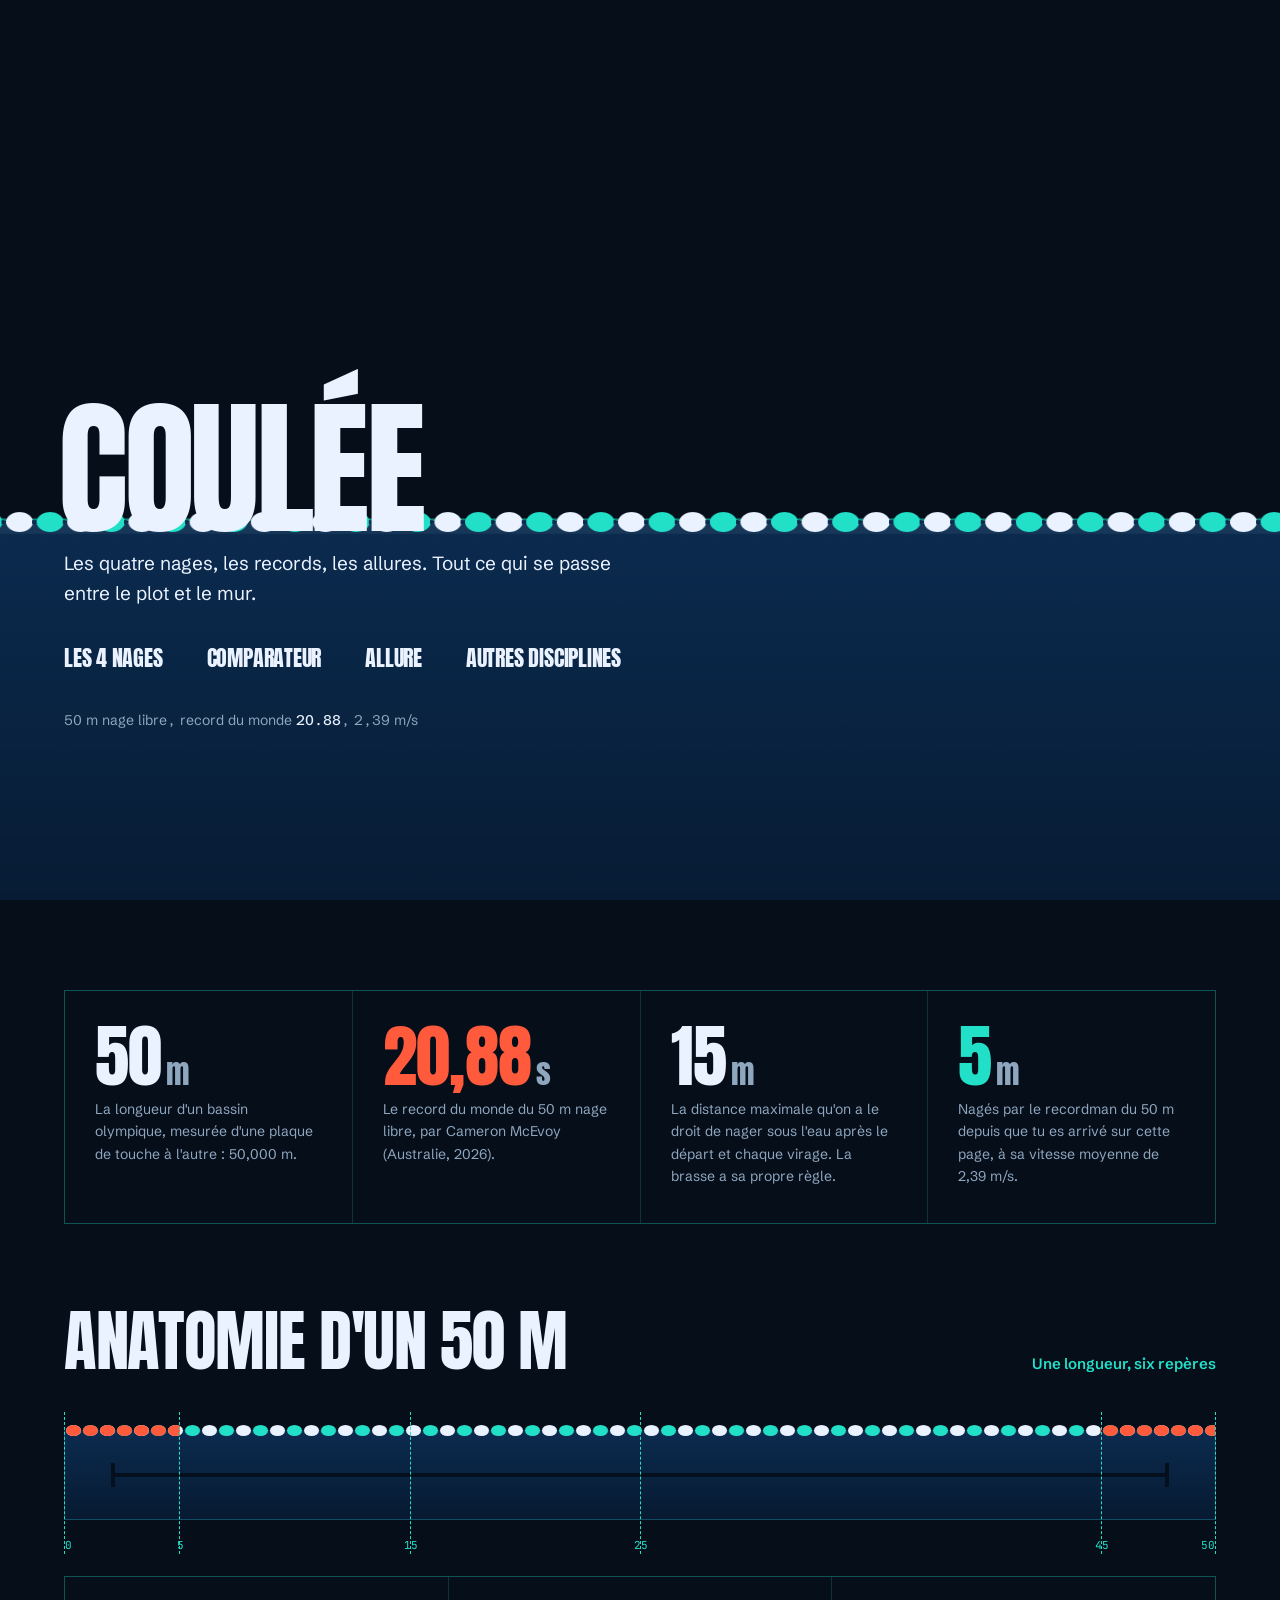
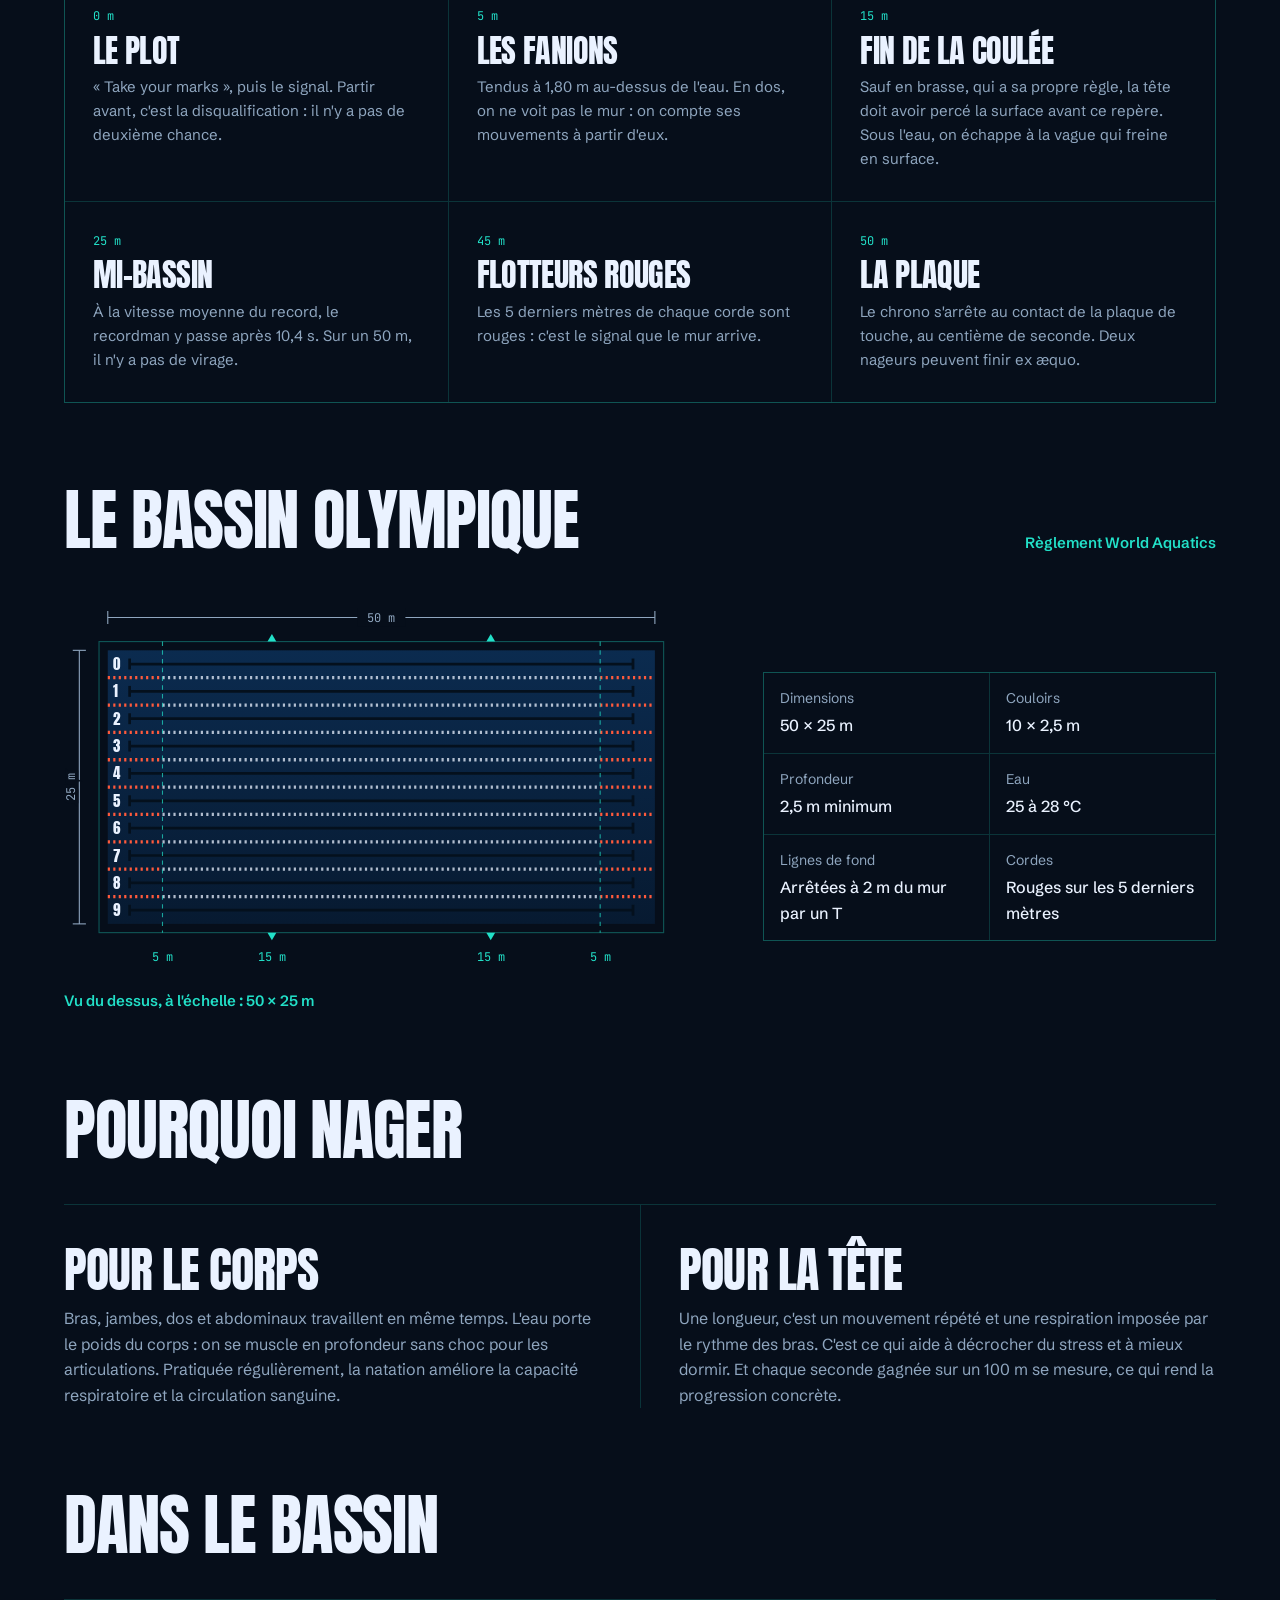
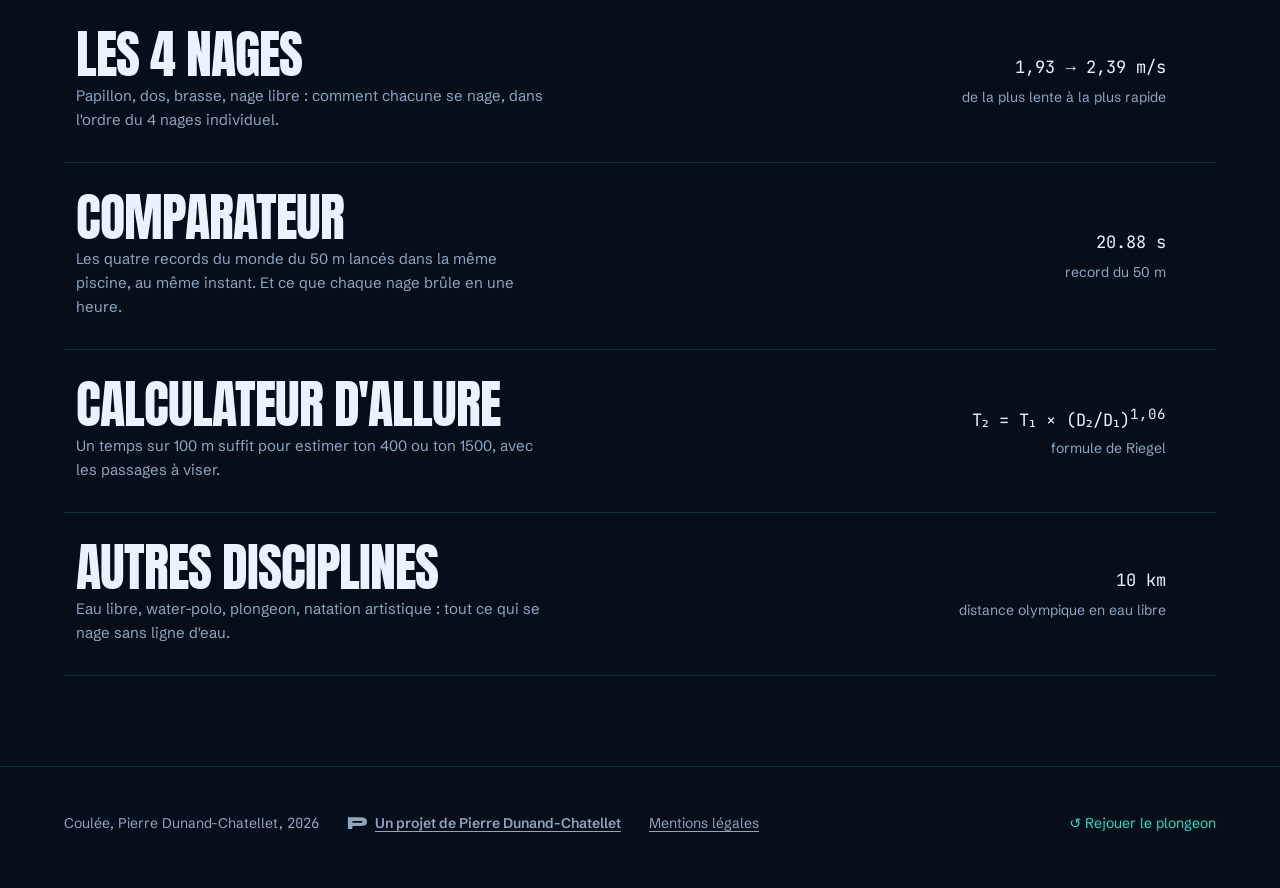
==== commit 8f0b9520: "Nettoyage du design : Schibsted Grotesk, moins d'étiquettes et de numéros décoratifs (Inter retirée)" ====
--- a/index.html
+++ b/index.html
@@ -3,19 +3,22 @@
 <head>
 <meta charset="utf-8">
 <meta name="viewport" content="width=device-width, initial-scale=1, viewport-fit=cover">
-<title>Coulée — la natation, du plot au mur</title>
+<title>Coulée, la natation, du plot au mur</title>
 <meta name="description" content="Les quatre nages, les records du monde du 50 m en course, un calculateur d'allure et les autres disciplines de la natation.">
 <meta name="theme-color" content="#060E1A">
 <link rel="icon" href="favicon.svg" type="image/svg+xml">
 <link rel="canonical" href="https://dunandchatellet.fr/coulee/">
 <meta property="og:type" content="website">
-<meta property="og:title" content="Coulée — la natation, du plot au mur">
+<meta property="og:title" content="Coulée, la natation, du plot au mur">
 <meta property="og:description" content="Les quatre nages, les records du monde du 50 m en course, un calculateur d'allure et les autres disciplines de la natation.">
 <meta property="og:url" content="https://dunandchatellet.fr/coulee/">
-<meta property="og:image" content="https://dunandchatellet.fr/coulee/apercu.jpg">
+<meta property="og:image" content="https://dunandchatellet.fr/coulee/apercu.jpg?v=20261116-1">
+<meta property="og:site_name" content="Pierre Dunand-Chatellet">
+<meta property="og:locale" content="fr_FR">
+<meta name="twitter:card" content="summary_large_image">
 <script>document.documentElement.className = 'js force-motion';</script>
-<link rel="stylesheet" href="fonts/fonts.css">
-<link rel="stylesheet" href="css/coulee.css?v=20261001-1">
+<link rel="stylesheet" href="fonts/fonts.css?v=20261115-1">
+<link rel="stylesheet" href="css/coulee.css?v=20261115-1">
 </head>
 <body>
 
@@ -33,7 +36,7 @@
 </header>
 
 <!-- ============================================================
-     LA SCÈNE — plongeon piloté par le scroll
+     LA SCÈNE, plongeon piloté par le scroll
      (extraite telle quelle de la maquette validée)
      ============================================================ -->
 <section class="scene" id="scene">
@@ -105,44 +108,25 @@
     <!-- LE NAGEUR : piloté indépendamment de la caméra -->
     <div class="swimmer" id="swimmer">
       <svg width="440" height="220" viewBox="-220 -110 440 220" aria-hidden="true" focusable="false">
-        <!-- Chaque pose est une CHAÎNE CONNECTÉE : jambes, bras et tronc sont des
-             traits épais à bouts ronds qui PARTAGENT leurs articulations, le tronc
-             est dessiné par-dessus pour masquer les jonctions, et la tête est un
-             disque qui recouvre l'épaule. Rien ne peut flotter — une tête détachée
-             au-dessus d'un ovale, ça fait un canard.
-             Le nageur est tourné vers la GAUCHE : bras en x négatif, pieds en x positif. -->
-        <g fill="none" stroke="#EAF2FF" stroke-linecap="round" stroke-linejoin="round">
-
-          <!-- pose 01 — accroupi sur le plot.
-               Posture réelle du départ : hanche haute et en arrière (50,-5),
-               genou plié vers l'avant (-10,18), pied à plat (25,62), dos plié
-               par-dessus jusqu'à l'épaule (-20,-20), bras qui tombent vers le
-               bord du plateau, tête basse devant. Le dos et la cuisse divergent
-               de 36 unités pour 33 de demi-épaisseurs : ils restent lisibles
-               séparément au lieu de fusionner en une arche. -->
-          <g id="pose-a">
-            <path d="M 50,-5 L -10,18 L 25,62" stroke-width="28"/>
-            <path d="M -20,-20 L -55,40" stroke-width="20"/>
-            <path d="M 50,-5 L -20,-20" stroke-width="38"/>
-            <circle cx="-48" cy="-2" r="19" fill="#22E0C8" stroke="none"/>
-          </g>
-
-          <!-- pose 02 — extension, le corps s'ouvre -->
-          <g id="pose-b" opacity="0">
-            <path d="M 60,-18 L 125,12 L 160,30" stroke-width="32"/>
-            <path d="M -30,-34 L -115,-52" stroke-width="26"/>
-            <path d="M 60,-18 L -30,-34" stroke-width="48"/>
-            <circle cx="-62" cy="-60" r="24" fill="#22E0C8" stroke="none"/>
-          </g>
-
-          <!-- pose 03 — flèche / coulée -->
-          <g id="pose-c" opacity="0">
-            <path d="M 65,8 L 130,14 L 180,8" stroke-width="32"/>
-            <path d="M -35,-8 L -185,-30" stroke-width="28"/>
-            <path d="M 65,8 L -35,-8" stroke-width="54"/>
-            <circle cx="-65" cy="-32" r="24" fill="#22E0C8" stroke="none"/>
-          </g>
-
+        <!-- Le nageur est un squelette dessiné en formes effilées (js/nageur.js) : cuisse plus large que
+             mollet, épaule plus large que poignet, bras et jambes qui gardent leur longueur. Ce HTML contient la
+             pose accroupie sur le plot ; pendant le plongeon, le script ne change que l'attribut d des chemins,
+             en mélangeant trois poses (accroupi, extension, coulée) : un vrai mouvement, pas un fondu entre
+             silhouettes. Le nageur est tourné vers la GAUCHE : bras en x négatif, pieds en x positif. -->
+        <g id="corps">
+          <path id="n-jambe-f" d="M51 -12.9L-9.1 31.5A12.2 12.2 0 1 0 3.6 52.2L70.3 18.5A18.5 18.5 0 0 0 51 -12.9ZM-11.6 48.7L32.5 106.7A6.9 6.9 0 1 0 44 99.2L8.8 35.4A12.2 12.2 0 0 0 -11.6 48.7ZM-2.5 59.7A12.6 12.6 0 1 0 22.7 59.7A12.6 12.6 0 1 0 -2.5 59.7ZM41.1 94.3L7 108.3A3.8 3.8 0 1 0 9.2 115.5L45.2 107.4A6.9 6.9 0 0 0 41.1 94.3Z" fill="#9FB4D4" stroke="#04101D" stroke-width="3.4" stroke-linejoin="round" paint-order="stroke"/>
+          <path id="n-maillot-f" d="M52 -14.2L27.8 3.7L45.1 31.8L72 18.2Z" fill="#17A99A"/>
+          <path id="n-bras-f" d="M-32.3 38.7L-2.5 83.3A9.4 9.4 0 1 0 14.1 74.7L-4.7 24.5A15.6 15.6 0 0 0 -32.3 38.7ZM-3.2 74L-23.8 117.2A6.4 6.4 0 1 0 -12.6 123.5L13.2 83.1A9.4 9.4 0 0 0 -3.2 74ZM-24.4 120.3L-23.4 140.2A4.4 4.4 0 1 0 -14.7 140.6L-11.7 121A6.4 6.4 0 0 0 -24.4 120.3Z" fill="#9FB4D4" stroke="#04101D" stroke-width="3.4" stroke-linejoin="round" paint-order="stroke"/>
+          <path id="n-torse" d="M53.2 -15.4L26.7 -2.1A15.5 15.5 0 1 0 36.7 27L65.8 21.1A19.5 19.5 0 0 0 53.2 -15.4ZM31.3 -3.6L-2.9 1.7A19.5 19.5 0 0 0 7.4 39.1L39.4 26.1A15.5 15.5 0 1 0 31.3 -3.6ZM-11.3 5.2L-28.4 17.4A15.5 15.5 0 1 0 -15.5 45L4.8 39.9A19.5 19.5 0 0 0 -11.3 5.2Z" fill="#EAF2FF" stroke="#04101D" stroke-width="3.4" stroke-linejoin="round" paint-order="stroke"/>
+          <path id="n-maillot-t" d="M42 2A20 20 0 1 0 82 2A20 20 0 1 0 42 2Z" fill="#22E0C8"/>
+          <path id="n-jambe-n" d="M51.9 -13.5L-10.7 27.2A12.2 12.2 0 1 0 0.7 48.6L69.3 19A18.5 18.5 0 0 0 51.9 -13.5ZM-15.9 40.6L3.1 110.9A6.9 6.9 0 1 0 16.7 108.3L8 36A12.2 12.2 0 0 0 -15.9 40.6ZM-12.5 58.9A12.6 12.6 0 1 0 12.7 58.9A12.6 12.6 0 1 0 -12.5 58.9ZM12.9 100.9L-21.2 114.9A3.8 3.8 0 1 0 -19 122.1L17 114A6.9 6.9 0 0 0 12.9 100.9Z" fill="#EAF2FF" stroke="#04101D" stroke-width="3.4" stroke-linejoin="round" paint-order="stroke" stroke-opacity="1"/>
+          <path id="n-maillot-n" d="M53 -14.7L27.8 1.6L43.3 30.7L71 18.7ZM42 2A20 20 0 1 0 82 2A20 20 0 1 0 42 2Z" fill="#22E0C8"/>
+          <path id="n-cou" d="M-15.6 21.8L-43 9.6A8.5 8.5 0 1 0 -50.2 25L-23.3 38.1A9 9 0 0 0 -15.6 21.8Z" fill="#EAF2FF"/>
+          <path id="n-bras-n" d="M-32.8 37.8L-5.9 84.2A9.4 9.4 0 1 0 11.3 76.8L-4.4 25.4A15.6 15.6 0 0 0 -32.8 37.8ZM-5.8 74.7L-30.5 115.7A6.4 6.4 0 1 0 -20 123L9.7 85.3A9.4 9.4 0 0 0 -5.8 74.7ZM-31.4 119L-31.5 138.9A4.4 4.4 0 1 0 -22.8 139.8L-18.7 120.3A6.4 6.4 0 0 0 -31.4 119Z" fill="#EAF2FF" stroke="#04101D" stroke-width="3.4" stroke-linejoin="round" paint-order="stroke" stroke-opacity="1"/>
+          <path id="n-tete" d="M-67 17.3A20.5 20.5 0 1 0 -26 17.3A20.5 20.5 0 1 0 -67 17.3Z" fill="#EAF2FF" stroke="#04101D" stroke-width="3.4" stroke-linejoin="round" paint-order="stroke"/>
+          <path id="n-bonnet" d="M-66.8 20.1A20.5 20.5 0 1 1 -38.3 36.1A16.4 16.4 0 0 0 -66.8 20.1Z" fill="#22E0C8"/>
+          <path id="n-brin" d="M-54.6 23.6L-31.9 4.4" fill="none" stroke="#0B2B4F" stroke-width="2.6" stroke-linecap="round"/>
+          <path id="n-lentille" d="M-51.6 27.4L-49.7 25.9A4.8 4.8 0 0 0 -55.6 18.4L-57.5 19.8A4.8 4.8 0 0 0 -51.6 27.4Z" fill="#0B2B4F"/>
         </g>
       </svg>
     </div>
@@ -150,20 +134,20 @@
     <!-- LE TEXTE, posé sur la ligne d'eau -->
     <div class="hero-copy" id="heroCopy">
       <div class="copy-rail">
-        <h1 class="title reveal" style="--i:0">Coul<span class="dot">é</span>e</h1>
+        <h1 class="title reveal" style="--i:0">Coulée</h1>
         <div class="below">
           <p class="lede reveal" style="--i:1">
             Les quatre nages, les records, les allures. Tout ce qui se passe
             entre le plot et le mur.
           </p>
           <nav class="hero-nav" aria-label="Rubriques">
-            <a class="reveal" style="--i:2" href="nages.html"><span class="n">01</span><span class="t">Les 4 nages</span></a>
-            <a class="reveal" style="--i:3" href="comparateur.html"><span class="n">02</span><span class="t">Comparateur</span></a>
-            <a class="reveal" style="--i:4" href="allure.html"><span class="n">03</span><span class="t">Allure</span></a>
-            <a class="reveal" style="--i:5" href="disciplines.html"><span class="n">04</span><span class="t">Autres disciplines</span></a>
+            <a class="reveal" style="--i:2" href="nages.html"><span class="t">Les 4 nages</span></a>
+            <a class="reveal" style="--i:3" href="comparateur.html"><span class="t">Comparateur</span></a>
+            <a class="reveal" style="--i:4" href="allure.html"><span class="t">Allure</span></a>
+            <a class="reveal" style="--i:5" href="disciplines.html"><span class="t">Autres disciplines</span></a>
           </nav>
           <p class="hero-data reveal mono" style="--i:6">
-            50 m nage libre — record du monde <b data-rec="H.crawl" data-sep=".">20.88</b> — <span data-rec="H.crawl" data-champ="v">2,39</span> m/s
+            50 m nage libre, record du monde <b data-rec="H.crawl" data-sep=".">20.88</b>, <span data-rec="H.crawl" data-champ="v">2,39</span> m/s
           </p>
         </div>
       </div>
@@ -204,7 +188,6 @@
        ============================================================ -->
   <section class="section" aria-labelledby="t-anatomie">
     <div class="section-head">
-      <span class="label reveal" style="--i:0">01</span>
       <h2 id="t-anatomie" class="reveal" style="--i:1">Anatomie d'un 50 m</h2>
       <span class="label reveal" style="--i:2">Une longueur, six repères</span>
     </div>
@@ -258,7 +241,6 @@
        ============================================================ -->
   <section class="section" aria-labelledby="t-bassin">
     <div class="section-head">
-      <span class="label reveal" style="--i:0">02</span>
       <h2 id="t-bassin" class="reveal" style="--i:1">Le bassin olympique</h2>
       <span class="label reveal" style="--i:2">Règlement World Aquatics</span>
     </div>
@@ -339,7 +321,6 @@
        ============================================================ -->
   <section class="section" aria-labelledby="t-pourquoi">
     <div class="section-head">
-      <span class="label reveal" style="--i:0">03</span>
       <h2 id="t-pourquoi" class="reveal" style="--i:1">Pourquoi nager</h2>
     </div>
     <div class="duo">
@@ -359,12 +340,11 @@
        ============================================================ -->
   <section class="section" aria-labelledby="t-sommaire">
     <div class="section-head">
-      <span class="label reveal" style="--i:0">04</span>
       <h2 id="t-sommaire" class="reveal" style="--i:1">Dans le bassin</h2>
     </div>
     <nav class="strokes" aria-labelledby="t-sommaire">
       <a class="stroke reveal" style="--i:0" href="nages.html">
-        <span class="n">01</span>
+        
         <span>
           <span class="name">Les 4 nages</span>
           <span class="desc">Papillon, dos, brasse, nage libre : comment chacune se nage, dans l'ordre du 4 nages individuel.</span>
@@ -372,7 +352,7 @@
         <span class="v"><span data-rec="H.brasse" data-champ="v">1,93</span> → <span data-rec="H.crawl" data-champ="v">2,39</span> m/s<small>de la plus lente à la plus rapide</small></span>
       </a>
       <a class="stroke reveal" style="--i:1" href="comparateur.html">
-        <span class="n">02</span>
+        
         <span>
           <span class="name">Comparateur</span>
           <span class="desc">Les quatre records du monde du 50 m lancés dans la même piscine, au même instant. Et ce que chaque nage brûle en une heure.</span>
@@ -380,7 +360,7 @@
         <span class="v"><span data-rec="H.crawl" data-sep=".">20.88</span> s<small>record du 50 m</small></span>
       </a>
       <a class="stroke reveal" style="--i:2" href="allure.html">
-        <span class="n">03</span>
+        
         <span>
           <span class="name">Calculateur d'allure</span>
           <span class="desc">Un temps sur 100 m suffit pour estimer ton 400 ou ton 1500, avec les passages à viser.</span>
@@ -388,7 +368,7 @@
         <span class="v">T₂ = T₁ × (D₂/D₁)<sup>1,06</sup><small>formule de Riegel</small></span>
       </a>
       <a class="stroke reveal" style="--i:3" href="disciplines.html">
-        <span class="n">04</span>
+        
         <span>
           <span class="name">Autres disciplines</span>
           <span class="desc">Eau libre, water-polo, plongeon, natation artistique : tout ce qui se nage sans ligne d'eau.</span>
@@ -401,15 +381,16 @@
 </main>
 
 <footer>
-  <span>Coulée — Pierre Dunand-Chatellet — <span class="mono">2026</span></span>
-  <a href="https://dunandchatellet.fr/">← Portfolio</a>
+  <span>Coulée, Pierre Dunand-Chatellet, <span class="mono">2026</span></span>
+  <a class="auteur" href="https://dunandchatellet.fr/"><svg viewBox="0 0 64 64" aria-hidden="true"><path fill="currentColor" d="M16.383 41.28V31.13H45.325Q47.065 31.13 48.254 30.579Q49.443 30.028 49.443 28.23095081967213Q49.443 26.374 48.254 25.852Q47.065 25.330000000000002 45.325 25.330000000000002H17.311V50.85H2.8109999999999977V13.729999999999997H43.063Q47.43421951219512 13.729999999999997 51.22260975609756 14.338999999999999Q55.011 14.948 57.853 16.514Q60.695 18.08 62.319 20.921999999999997Q63.943000000000005 23.764 63.943000000000005 28.23Q63.943000000000005 32.696 62.319 35.306Q60.695 37.916 57.853 39.192Q55.011 40.468 51.22260975609756 40.874Q47.43421951219512 41.28 43.063 41.28Z"/></svg>Un projet de Pierre Dunand-Chatellet</a>
   <a href="https://dunandchatellet.fr/mentions-legales.html">Mentions légales</a>
   <button class="link-btn end" type="button" id="replay">↺ Rejouer le plongeon</button>
 </footer>
 
-<script src="js/donnees.js?v=20260916-3"></script>
+<script src="js/donnees.js?v=20261001-1"></script>
 <script src="js/site.js?v=20260916-3"></script>
-<script src="js/intro.js?v=20260916-3"></script>
+<script src="js/nageur.js?v=20261001-1"></script>
+<script src="js/intro.js?v=20261001-1"></script>
 <script src="js/accueil.js?v=20260916-3"></script>
 </body>
 </html>
--- a/fonts/fonts.css
+++ b/fonts/fonts.css
@@ -17,60 +17,6 @@
   font-weight: 400;
   font-display: swap;
   src: url(Anton-normal-400-latin.woff2) format('woff2');
-  unicode-range: U+0000-00FF, U+0131, U+0152-0153, U+02BB-02BC, U+02C6, U+02DA, U+02DC, U+0304, U+0308, U+0329, U+2000-206F, U+20AC, U+2122, U+2191, U+2193, U+2212, U+2215, U+FEFF, U+FFFD;
-}
-/* latin-ext */
-@font-face {
-  font-family: 'Inter';
-  font-style: normal;
-  font-weight: 400;
-  font-display: swap;
-  src: url(Inter-normal-400-latin-ext.woff2) format('woff2');
-  unicode-range: U+0100-02BA, U+02BD-02C5, U+02C7-02CC, U+02CE-02D7, U+02DD-02FF, U+0304, U+0308, U+0329, U+1D00-1DBF, U+1E00-1E9F, U+1EF2-1EFF, U+2020, U+20A0-20AB, U+20AD-20C0, U+2113, U+2C60-2C7F, U+A720-A7FF;
-}
-/* latin */
-@font-face {
-  font-family: 'Inter';
-  font-style: normal;
-  font-weight: 400;
-  font-display: swap;
-  src: url(Inter-normal-400-latin.woff2) format('woff2');
-  unicode-range: U+0000-00FF, U+0131, U+0152-0153, U+02BB-02BC, U+02C6, U+02DA, U+02DC, U+0304, U+0308, U+0329, U+2000-206F, U+20AC, U+2122, U+2191, U+2193, U+2212, U+2215, U+FEFF, U+FFFD;
-}
-/* latin-ext */
-@font-face {
-  font-family: 'Inter';
-  font-style: normal;
-  font-weight: 500;
-  font-display: swap;
-  src: url(Inter-normal-400-latin-ext.woff2) format('woff2');
-  unicode-range: U+0100-02BA, U+02BD-02C5, U+02C7-02CC, U+02CE-02D7, U+02DD-02FF, U+0304, U+0308, U+0329, U+1D00-1DBF, U+1E00-1E9F, U+1EF2-1EFF, U+2020, U+20A0-20AB, U+20AD-20C0, U+2113, U+2C60-2C7F, U+A720-A7FF;
-}
-/* latin */
-@font-face {
-  font-family: 'Inter';
-  font-style: normal;
-  font-weight: 500;
-  font-display: swap;
-  src: url(Inter-normal-400-latin.woff2) format('woff2');
-  unicode-range: U+0000-00FF, U+0131, U+0152-0153, U+02BB-02BC, U+02C6, U+02DA, U+02DC, U+0304, U+0308, U+0329, U+2000-206F, U+20AC, U+2122, U+2191, U+2193, U+2212, U+2215, U+FEFF, U+FFFD;
-}
-/* latin-ext */
-@font-face {
-  font-family: 'Inter';
-  font-style: normal;
-  font-weight: 600;
-  font-display: swap;
-  src: url(Inter-normal-400-latin-ext.woff2) format('woff2');
-  unicode-range: U+0100-02BA, U+02BD-02C5, U+02C7-02CC, U+02CE-02D7, U+02DD-02FF, U+0304, U+0308, U+0329, U+1D00-1DBF, U+1E00-1E9F, U+1EF2-1EFF, U+2020, U+20A0-20AB, U+20AD-20C0, U+2113, U+2C60-2C7F, U+A720-A7FF;
-}
-/* latin */
-@font-face {
-  font-family: 'Inter';
-  font-style: normal;
-  font-weight: 600;
-  font-display: swap;
-  src: url(Inter-normal-400-latin.woff2) format('woff2');
   unicode-range: U+0000-00FF, U+0131, U+0152-0153, U+02BB-02BC, U+02C6, U+02DA, U+02DC, U+0304, U+0308, U+0329, U+2000-206F, U+20AC, U+2122, U+2191, U+2193, U+2212, U+2215, U+FEFF, U+FFFD;
 }
 /* latin-ext */
@@ -109,3 +55,7 @@
   src: url(JetBrainsMono-normal-400-latin.woff2) format('woff2');
   unicode-range: U+0000-00FF, U+0131, U+0152-0153, U+02BB-02BC, U+02C6, U+02DA, U+02DC, U+0304, U+0308, U+0329, U+2000-206F, U+20AC, U+2122, U+2191, U+2193, U+2212, U+2215, U+FEFF, U+FFFD;
 }
+
+/* Schibsted Grotesk : le texte courant, la police du portfolio (rappel). */
+@font-face { font-family: 'Schibsted Grotesk'; font-style: normal; font-weight: 400 900; font-display: swap; src: url(SchibstedGrotesk-latin.woff2) format('woff2'); unicode-range: U+0000-00FF, U+0131, U+0152-0153, U+02BB-02BC, U+02C6, U+02DA, U+02DC, U+0304, U+0308, U+0329, U+2000-206F, U+20AC, U+2122, U+2191, U+2193, U+2212, U+2215, U+FEFF, U+FFFD; }
+@font-face { font-family: 'Schibsted Grotesk'; font-style: normal; font-weight: 400 900; font-display: swap; src: url(SchibstedGrotesk-latin-ext.woff2) format('woff2'); unicode-range: U+0100-02BA, U+02BD-02C5, U+02C7-02CC, U+02CE-02D7, U+02DD-02FF, U+0304, U+0308, U+0329, U+1D00-1DBF, U+1E00-1E9F, U+1EF2-1EFF, U+2020, U+20A0-20AB, U+20AD-20C4, U+2113, U+2C60-2C7F, U+A720-A7FF; }
--- a/css/coulee.css
+++ b/css/coulee.css
@@ -1,5 +1,5 @@
 /* ============================================================
-   COULÉE — feuille commune
+   COULÉE, feuille commune
    Identité « immersif nuit » : bleu nuit, cyan des flotteurs, orange
    réservé aux records. Angles droits, filets fins, chiffres en mono.
    ============================================================ */
@@ -15,7 +15,7 @@
   --hair-soft:rgba(234,242,255,.10);
 
   --f-display:"Anton","Arial Narrow",Impact,sans-serif;
-  --f-body:"Inter",system-ui,-apple-system,"Segoe UI",sans-serif;
+  --f-body:"Schibsted Grotesk",system-ui,-apple-system,"Segoe UI",sans-serif;
   --f-mono:"JetBrains Mono",ui-monospace,Consolas,monospace;
 
   --ease-out:cubic-bezier(.23,1,.32,1);
@@ -152,7 +152,7 @@
 /* Tant que le texte n'est pas révélé, ses LIENS sont invisibles : ils ne doivent
    ni se cliquer au milieu du plongeon, ni recevoir le focus clavier. Seulement
    les liens : visibility:hidden sur tout le bloc retirait aussi le h1 et le
-   paragraphe de l'arbre d'accessibilité — la page n'avait plus de titre pour un
+   paragraphe de l'arbre d'accessibilité, la page n'avait plus de titre pour un
    lecteur d'écran. Eux restent en simple opacity:0 (.reveal). */
 .js .hero-copy:not(.is-in) .hero-nav{visibility:hidden}
 .copy-rail{
@@ -347,7 +347,7 @@
 /* ligne de fond du couloir, et mur d'arrivée */
 .track::before{content:"";position:absolute;left:0;right:0;top:50%;height:4px;margin-top:-2px;background:#04101D;opacity:.9}
 .track::after{content:"";position:absolute;right:0;top:0;bottom:0;width:2px;background:var(--cyan);opacity:.45}
-.race-swimmer{position:absolute;left:0;top:50%;width:72px;height:22px;margin-top:-11px;will-change:transform}
+.race-swimmer{position:absolute;left:0;top:50%;width:112px;height:16px;margin-top:-8px;will-change:transform}
 .race-swimmer svg{display:block;width:100%;height:100%;overflow:visible}
 .lane-time{
   font-family:var(--f-mono);font-variant-numeric:tabular-nums;text-align:right;
@@ -540,7 +540,7 @@
   .lane-name b{font-size:1.0625rem}
   .lane-time{padding-inline:8px}
   .lane-time .chrono{font-size:.875rem}
-  .race-swimmer{width:48px;height:15px;margin-top:-7.5px}
+  .race-swimmer{width:72px;height:10px;margin-top:-5px}
   .kcal div{padding:16px}
   .figures .big{font-size:2.5rem}
   .phases{grid-template-columns:minmax(0,1fr)}
@@ -584,3 +584,30 @@
 
 /* Pas de règle « prefers-reduced-motion » : choix de Pierre (16/09/2026), le site
    anime pour tout le monde. Chaque page pose la classe force-motion dans son <head>. */
+
+/* ============================================================
+   NETTOYAGE DU 2026-11-14
+   Même Coulée (nuit sous l'eau, cyan, Anton, corde de couloir), sans
+   les tics : texte en Schibsted Grotesk (la police du portfolio), plus de
+   petites capitales mono espacées pour les étiquettes, plus d'apparition
+   au défilement (le plongeon de l'accueil reste, lui, piloté au défilement).
+   Le mono ne sert plus qu'aux temps, aux distances et aux formules.
+   ============================================================ */
+.label,.skip,.cue,.mini nav a,.hero-data,.btn,.stroke .v small,.facts dt,.seg label,
+.lane-name small,.lane-time .place,thead th,.kcal .unit,.field label,.fig span,
+.frise .lieu,.quiz-fin .link-btn,footer{
+  font-family:var(--f-body);letter-spacing:0;text-transform:none;
+}
+.label{font-size:.9375rem;font-weight:600}
+.mini nav a{font-size:.9375rem;font-weight:500}
+.hero-data,.field label,.facts dt,thead th,.fig span,.frise .lieu,.lane-name small,.lane-time .place,.stroke .v small{font-size:.875rem}
+.btn,.seg label,.quiz-fin .link-btn,.skip{font-size:.9375rem;font-weight:600}
+footer{font-size:.875rem}
+.cue{font-size:.9375rem}
+.stroke .n,.phases .at{letter-spacing:0}
+.js .reveal{opacity:1;transform:none;transition:none}
+/* barre du haut : fond plein au lieu du verre dépoli */
+.mini{backdrop-filter:none;-webkit-backdrop-filter:none;background:var(--night)}
+@media (max-width:640px){ .mini nav a{font-size:.875rem;letter-spacing:0} }
+footer .auteur{display:inline-flex;align-items:center;gap:8px;color:var(--ink);font-weight:600}
+footer .auteur svg{width:20px;height:20px}
